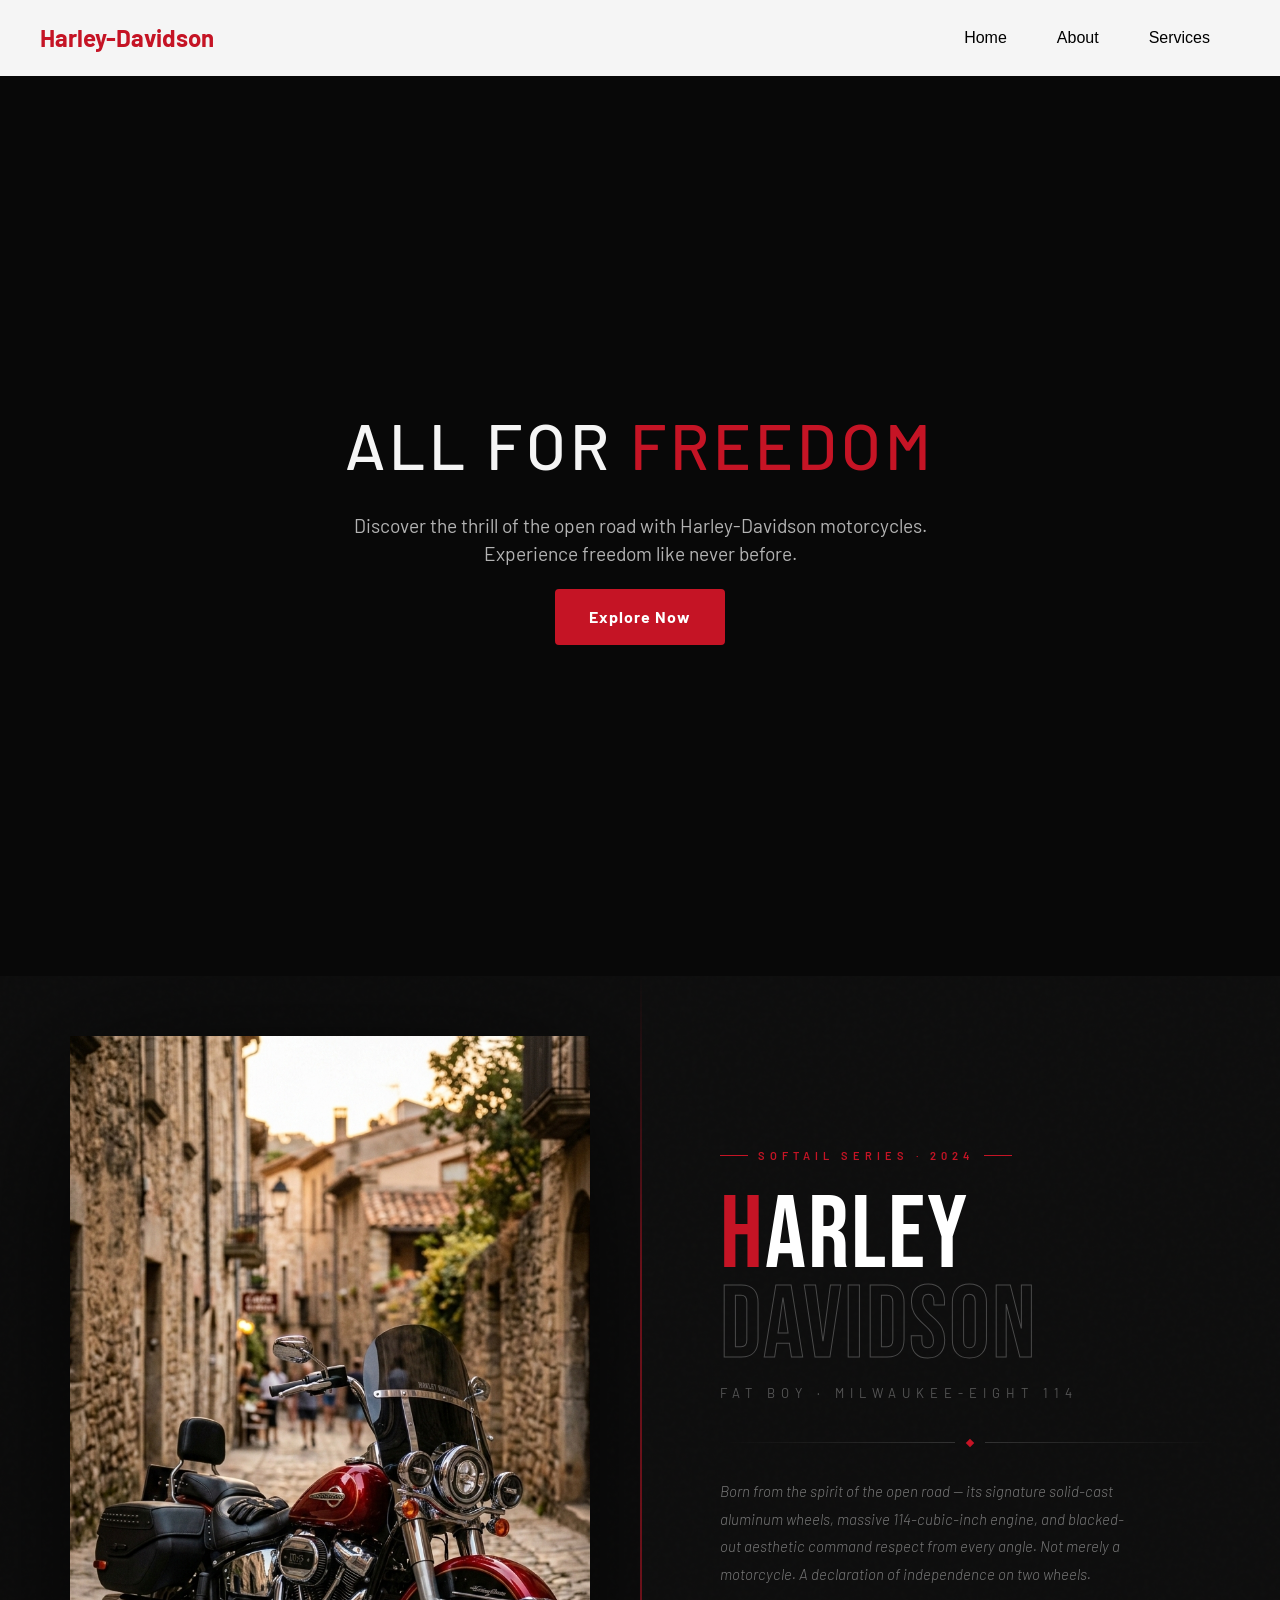
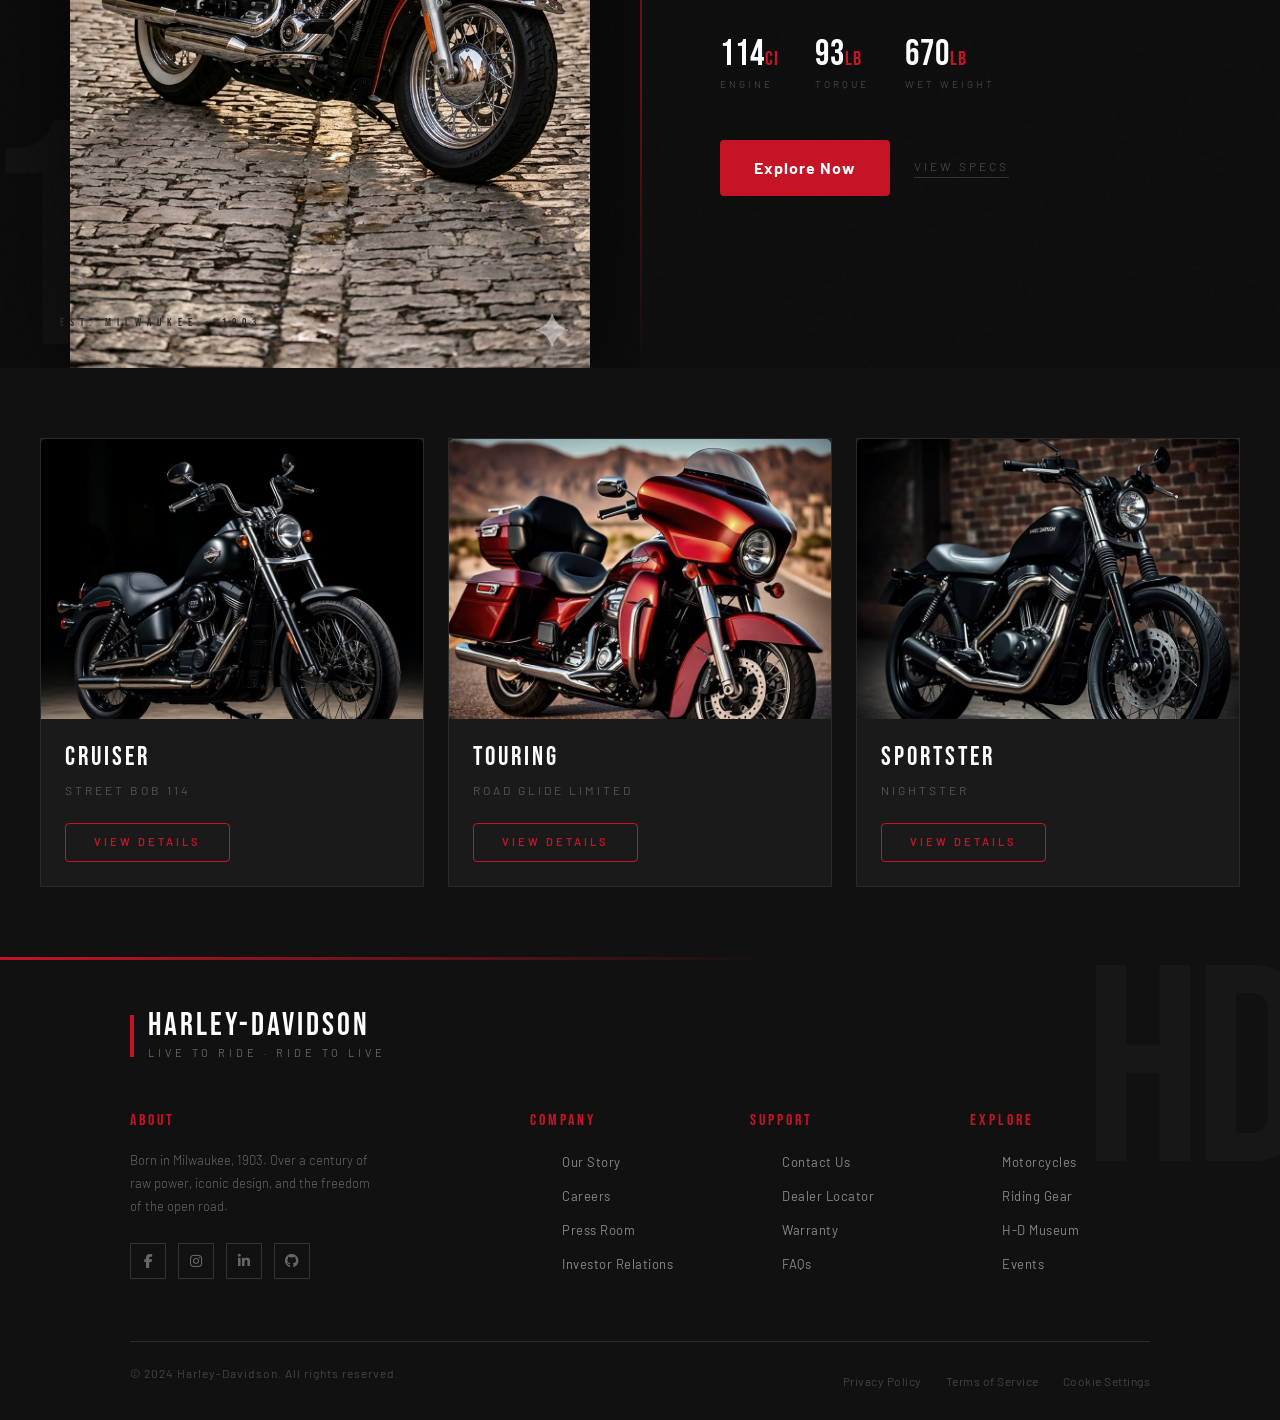
==== index.html @ 50036c35 "your update message" ====
<!DOCTYPE html>
<html lang="en">

<head>
    <meta charset="UTF-8">
    <meta name="viewport" content="width=device-width, initial-scale=1.0">
    <title>Harley Davidson</title>
    <link href="https://cdn.jsdelivr.net/npm/bootstrap@5.3.8/dist/css/bootstrap.min.css" rel="stylesheet"
        integrity="sha384-sRIl4kxILFvY47J16cr9ZwB07vP4J8+LH7qKQnuqkuIAvNWLzeN8tE5YBujZqJLB" crossorigin="anonymous">
    <link rel="stylesheet" href="https://cdnjs.cloudflare.com/ajax/libs/font-awesome/6.5.0/css/all.min.css">
    <link href="https://fonts.googleapis.com/css2?family=Bebas+Neue&family=Barlow:ital,wght@0,300;0,400;0,600;1,300&display=swap" rel="stylesheet">
    <link rel="stylesheet" href="./CSS/Home.css">
</head>

<body>

    <!-- Navbar -->
    <nav class="navbar">
        <div class="logo">Harley-Davidson</div>
        <ul class="nav-links">
            <li><a href="./index.html">Home</a></li>
            <li><a href="./about.html">About</a></li>
            <li><a href="./services.html">Services</a></li>
        </ul>
    </nav>

    <!-- Hero Video Section -->
    <section class="hero">
        <video autoplay muted loop playsinline class="hero-video">
            <source src="./assets/videos/hero-video.mp4" type="video/mp4">
        </video>
        <div class="hero-content">
            <h1>ALL FOR <span>FREEDOM</span></h1>
            <p>Discover the thrill of the open road with Harley-Davidson motorcycles. Experience freedom like never before.</p>
            <a href="#container-card" class="btn">Explore Now</a>
        </div>
    </section>

    <!-- Fat Boy Hero Section -->
    <section class="hero-section">
        <div class="container-main">

            <div class="left">
                <img src="./assets/images/Harley.png" alt="Harley-Davidson Fat Boy" />
            </div>

            <div class="right">

                <div class="series-badge">
                    <span>Softail Series · 2024</span>
                </div>

                <h1 class="main-title">
                    <span class="first-letter">H</span>ARLEY<br>
                    <span class="outline">DAVIDSON</span>
                </h1>

                <div class="subtitle">Fat Boy · Milwaukee-Eight 114</div>

                <div class="divider">
                    <div class="divider-line"></div>
                    <div class="divider-middle"></div>
                    <div class="divider-line"></div>
                </div>

                <p class="description">
                    Born from the spirit of the open road — its signature solid-cast aluminum wheels, massive 114-cubic-inch engine, and blacked-out aesthetic command respect from every angle. Not merely a motorcycle. A declaration of independence on two wheels.
                </p>

                <div class="stats">
                    <div class="stat-item">
                        <div class="stat-value">114<span>ci</span></div>
                        <div class="stat-label">Engine</div>
                    </div>
                    <div class="stat-item">
                        <div class="stat-value">93<span>lb</span></div>
                        <div class="stat-label">Torque</div>
                    </div>
                    <div class="stat-item">
                        <div class="stat-value">670<span>lb</span></div>
                        <div class="stat-label">Wet Weight</div>
                    </div>
                </div>

                <div class="cta-row">
                    <a href="#" class="btn">Explore Now</a>
                    <a href="#" class="btn-ghost">View Specs</a>
                </div>

            </div>

        </div>
        <div class="hero-label">Est. Milwaukee · 1903</div>
    </section>

    <!-- Cards Section -->
    <div class="card-container" id="container-card">
        <div class="row g-4">
            <div class="col-md-4">
                <div class="card">
                    <img src="./assets/images/bike-cruiser.jpg" class="card-img-top" alt="Cruiser">
                    <div class="card-body">
                        <h5 class="card-title">Cruiser</h5>
                        <p class="card-text">Street Bob 114</p>
                        <a href="#" class="btn btn-card">View Details</a>
                    </div>
                </div>
            </div>
            <div class="col-md-4">
                <div class="card">
                    <img src="./assets/images/bike-touring.jpg" class="card-img-top" alt="Touring">
                    <div class="card-body">
                        <h5 class="card-title">Touring</h5>
                        <p class="card-text">Road Glide Limited</p>
                        <a href="#" class="btn btn-card">View Details</a>
                    </div>
                </div>
            </div>
            <div class="col-md-4">
                <div class="card">
                    <img src="./assets/images/bike-sportster.jpg" class="card-img-top" alt="Sportster">
                    <div class="card-body">
                        <h5 class="card-title">Sportster</h5>
                        <p class="card-text">Nightster</p>
                        <a href="#" class="btn btn-card">View Details</a>
                    </div>
                </div>
            </div>
        </div>
    </div>

    <!-- Footer -->
    <footer>
        <div class="footer-accent"></div>
        <div class="footer-inner">

            <div class="footer-brand">
                <div class="bar"></div>
                <div>
                    <div class="footer-brand-name">Harley-Davidson</div>
                    <div class="footer-brand-tagline">Live to Ride · Ride to Live</div>
                </div>
            </div>

            <div class="footer-grid">
                <div class="footer-col">
                    <h4 class="about">About</h4>
                    <p>Born in Milwaukee, 1903. Over a century of raw power, iconic design, and the freedom of the open road.</p>
                    <div class="footer-social">
                        <a href="#" class="social-btn" aria-label="Facebook"><i class="fab fa-facebook-f"></i></a>
                        <a href="#" class="social-btn" aria-label="Instagram"><i class="fab fa-instagram"></i></a>
                        <a href="#" class="social-btn" aria-label="LinkedIn"><i class="fab fa-linkedin-in"></i></a>
                        <a href="#" class="social-btn" aria-label="GitHub"><i class="fab fa-github"></i></a>
                    </div>
                </div>

                <div class="footer-col">
                    <h4>Company</h4>
                    <ul>
                        <li><a href="#">Our Story</a></li>
                        <li><a href="#">Careers</a></li>
                        <li><a href="#">Press Room</a></li>
                        <li><a href="#">Investor Relations</a></li>
                    </ul>
                </div>

                <div class="footer-col">
                    <h4>Support</h4>
                    <ul>
                        <li><a href="#">Contact Us</a></li>
                        <li><a href="#">Dealer Locator</a></li>
                        <li><a href="#">Warranty</a></li>
                        <li><a href="#">FAQs</a></li>
                    </ul>
                </div>

                <div class="footer-col">
                    <h4>Explore</h4>
                    <ul>
                        <li><a href="#">Motorcycles</a></li>
                        <li><a href="#">Riding Gear</a></li>
                        <li><a href="#">H-D Museum</a></li>
                        <li><a href="#">Events</a></li>
                    </ul>
                </div>
            </div>

            <div class="footer-bottom">
                <p>&copy; 2024 Harley-Davidson. All rights reserved.</p>
                <div class="footer-bottom-links">
                    <a href="#">Privacy Policy</a>
                    <a href="#">Terms of Service</a>
                    <a href="#">Cookie Settings</a>
                </div>
            </div>

        </div>
    </footer>

    <script src="https://cdn.jsdelivr.net/npm/bootstrap@5.3.8/dist/js/bootstrap.bundle.min.js"
        integrity="sha384-FKyoEForCGlyvwx9Hj09JcYn3nv7wiPVlz7YYwJrWVcXK/BmnVDxM+D2scQbITxI"
        crossorigin="anonymous"></script>
</body>
</html>
---- CSS/Home.css ----
/* ── RESET ── */
* {
    margin: 0;
    padding: 0;
    box-sizing: border-box;
}

body {
    font-family: 'Barlow', Arial, sans-serif;
    color: #F5F5F5;
    background: #0d0d0d;
}

/* ══════════════════════════════
   NAVBAR
══════════════════════════════ */
.navbar {
    display: flex;
    justify-content: space-between;
    align-items: center;
    padding: 20px 40px;
    background: whitesmoke;
}

.navbar .logo {
    font-size: 1.5rem;
    font-weight: bold;
    color: rgb(197, 20, 37);
}

.nav-links {
    display: flex;
    gap: 50px;
    list-style: none;
    margin: 0;
    padding-right: 30px;
    font-family: 'Segoe UI', Tahoma, Geneva, Verdana, sans-serif;
}

.nav-links a {
    color: black;
    text-decoration: none;
    font-weight: 500;
    transition: 0.3s ease;
}

.nav-links a:hover {
    background-color: rgb(197, 20, 37);
    color: white;
    padding: 10px 15px;
}

/* ══════════════════════════════
   HERO VIDEO SECTION
══════════════════════════════ */

html {
  scroll-behavior: smooth;
}

.card-container {
  scroll-margin-top: 120px; /* adjust to navbar height */
}

.hero {
    position: relative;
    height: 100vh;
    overflow: hidden;
    z-index: 1;
}

.hero-video {
    position: absolute;
    width: 100%;
    height: 100%;
    object-fit: cover;
}

.hero::after {
    content: "";
    position: absolute;
    inset: 0;
    background: rgba(0, 0, 0, 0.4);
}

.hero-content {
    position: relative;
    z-index: 2;
    height: 100%;
    display: flex;
    flex-direction: column;
    justify-content: center;
    align-items: center;
    text-align: center;
    padding: 0 20px;
}

.hero h1 {
    font-size: 4rem;
    letter-spacing: 4px;
    text-transform: uppercase;
}

.hero span {
    color: rgb(197, 20, 37);
}

.hero p {
    margin: 20px 0;
    font-size: 1.2rem;
    color: #B3B3B3;
    max-width: 600px;
}

/* ══════════════════════════════
   SHARED BUTTON STYLES
══════════════════════════════ */
.btn {
    display: inline-block;
    padding: 14px 32px;
    background: rgb(197, 20, 37);
    color: #FFFFFF;
    text-decoration: none;
    font-weight: bold;
    letter-spacing: 1px;
    border-radius: 4px;
    transition: 0.3s ease;
    border: 2px solid rgb(197, 20, 37);
}

.btn:hover {
    background: transparent;
    color: rgb(197, 20, 37);
}

/* ══════════════════════════════
   FAT BOY HERO SECTION
══════════════════════════════ */
.hero-section {
    position: relative;
    min-height: 100vh;
    background: #0d0d0d;
    display: flex;
    align-items: stretch;
    overflow: hidden;
}

/* Grain texture overlay */
.hero-section::before {
    content: '';
    position: absolute;
    inset: 0;
    background-image: url("data:image/svg+xml,%3Csvg viewBox='0 0 200 200' xmlns='http://www.w3.org/2000/svg'%3E%3Cfilter id='noise'%3E%3CfeTurbulence type='fractalNoise' baseFrequency='0.9' numOctaves='4' stitchTiles='stitch'/%3E%3C/filter%3E%3Crect width='100%25' height='100%25' filter='url(%23noise)' opacity='0.04'/%3E%3C/svg%3E");
    pointer-events: none;
    z-index: 1;
    opacity: 0.4;
}

/* Red vertical divider line */
.hero-section::after {
    content: '';
    position: absolute;
    left: 50%;
    top: 0;
    width: 2px;
    height: 100%;
    background: linear-gradient(to bottom, transparent, rgb(197, 20, 37) 30%, rgb(197, 20, 37) 70%, transparent);
    opacity: 0.5;
    z-index: 2;
}

.container-main {
    display: grid;
    grid-template-columns: 1fr 1fr;
    width: 100%;
    position: relative;
    z-index: 3;
}

/* Left panel */
.left {
    position: relative;
    display: flex;
    align-items: flex-end;
    justify-content: center;
    padding: 60px 40px 0 60px;
    overflow: hidden;
}

.left::before {
    content: '114';
    font-family: 'Bebas Neue', sans-serif;
    font-size: 320px;
    color: rgba(255, 255, 255, 0.03);
    position: absolute;
    bottom: -40px;
    left: -20px;
    line-height: 1;
    pointer-events: none;
    letter-spacing: -10px;
}

.left img {
    width: 100%;
    max-width: 520px;
    height: auto;
    display: block;
    object-fit: contain;
    position: relative;
    z-index: 2;
    filter: drop-shadow(0 40px 80px rgba(0, 0, 0, 0.8));
    animation: floatIn 1.2s cubic-bezier(0.16, 1, 0.3, 1) both;
}

.left img:hover {
    filter: drop-shadow(0 60px 120px rgba(197, 20, 37, 0.9));
    transform: translateY(-6px);
}



/* Right panel */
.right {
    display: flex;
    flex-direction: column;
    justify-content: center;
    padding: 80px 60px 80px 80px;
    position: relative;
}

.series-badge {
    display: inline-flex;
    align-items: center;
    gap: 10px;
    margin-bottom: 28px;
    animation: fadeUp 0.8s 0.2s cubic-bezier(0.16, 1, 0.3, 1) both;
}

.series-badge span {
    font-family: 'Barlow', sans-serif;
    font-size: 11px;
    font-weight: 600;
    letter-spacing: 5px;
    text-transform: uppercase;
    color: rgb(197, 20, 37);
}

.series-badge::before,
.series-badge::after {
    content: '';
    display: block;
    width: 28px;
    height: 1px;
    background: rgb(197, 20, 37);
}

.main-title {
    font-family: 'Bebas Neue', sans-serif;
    font-size: clamp(72px, 8vw, 120px);
    line-height: 0.88;
    color: #fff;
    letter-spacing: 2px;
    margin-bottom: 12px;
    animation: fadeUp 0.8s 0.35s cubic-bezier(0.16, 1, 0.3, 1) both;
}

.main-title .first-letter {
    color: rgb(197, 20, 37);
}

.main-title .outline {
    -webkit-text-stroke: 1px rgba(255, 255, 255, 0.25);
    color: transparent;
    display: block;
}

.subtitle {
    font-family: 'Barlow', sans-serif;
    font-size: 13px;
    letter-spacing: 6px;
    text-transform: uppercase;
    color: #555;
    margin-bottom: 36px;
    animation: fadeUp 0.8s 0.45s cubic-bezier(0.16, 1, 0.3, 1) both;
}

.divider {
    display: flex;
    align-items: center;
    gap: 12px;
    margin-bottom: 32px;
    animation: fadeUp 0.8s 0.5s cubic-bezier(0.16, 1, 0.3, 1) both;
}

.divider-line {
    flex: 1;
    height: 1px;
    background: linear-gradient(to right, transparent, #333);
}

.divider-line:last-child {
    background: linear-gradient(to left, transparent, #333);
}

.divider-middle {
    width: 6px;
    height: 6px;
    background: rgb(197, 20, 37);
    transform: rotate(45deg);
}

.description {
    font-family: 'Barlow', sans-serif;
    font-size: 15px;
    font-weight: 300;
    line-height: 1.85;
    color: #777;
    max-width: 420px;
    margin-bottom: 48px;
    font-style: italic;
    animation: fadeUp 0.8s 0.6s cubic-bezier(0.16, 1, 0.3, 1) both;
}

.stats {
    display: flex;
    gap: 36px;
    margin-bottom: 48px;
    animation: fadeUp 0.8s 0.7s cubic-bezier(0.16, 1, 0.3, 1) both;
}

.stat-item {
    display: flex;
    flex-direction: column;
    gap: 4px;
}

.stat-value {
    font-family: 'Bebas Neue', sans-serif;
    font-size: 36px;
    color: #fff;
    line-height: 1;
    letter-spacing: 1px;
}

.stat-value span {
    font-size: 20px;
    color: rgb(197, 20, 37);
}

.stat-label {
    font-family: 'Barlow', sans-serif;
    font-size: 10px;
    letter-spacing: 3px;
    text-transform: uppercase;
    color: #444;
}

.cta-row {
    display: flex;
    align-items: center;
    gap: 24px;
    animation: fadeUp 0.8s 0.8s cubic-bezier(0.16, 1, 0.3, 1) both;
}

.btn-ghost {
    font-family: 'Barlow', sans-serif;
    font-size: 12px;
    letter-spacing: 3px;
    text-transform: uppercase;
    color: #444;
    text-decoration: none;
    border-bottom: 1px solid #333;
    padding-bottom: 2px;
    transition: color 0.3s, border-color 0.3s;
}

.btn-ghost:hover {
    color: #fff;
    border-color: #fff;
}

.hero-label {
    position: absolute;
    bottom: 36px;
    left: 60px;
    font-family: 'Bebas Neue', sans-serif;
    font-size: 11px;
    letter-spacing: 6px;
    color: #2a2a2a;
    text-transform: uppercase;
    z-index: 4;
}

@keyframes fadeUp {
    from { opacity: 0; transform: translateY(24px); }
    to   { opacity: 1; transform: translateY(0); }
}

/* ══════════════════════════════
   CARDS SECTION
══════════════════════════════ */
.card-container {
    background: #111;
    padding: 70px 40px;
}

.card-container .card {
    background: #1a1a1a;
    border: 1px solid #2a2a2a;
    border-radius: 0;
    overflow: hidden;
    transition: transform 0.3s ease, border-color 0.3s ease;
}

.card-container .card:hover {
    transform: translateY(-6px);
    border-color: rgb(197, 20, 37);
}

.card-container .card-img-top {
    height: 280px;
    object-fit: cover;
    filter: grayscale(20%);
    transition: filter 0.3s ease;
}

.card-container .card:hover .card-img-top {
    filter: grayscale(0%);
}

.card-container .card-body {
    padding: 24px;
    display: flex;
    flex-direction: column;
    gap: 8px;
}

.card-container .card-title {
    font-family: 'Bebas Neue', sans-serif;
    font-size: 1.6rem;
    letter-spacing: 3px;
    color: #fff;
    margin: 0;
}

.card-container .card-text {
    font-family: 'Barlow', sans-serif;
    font-size: 12px;
    letter-spacing: 3px;
    text-transform: uppercase;
    color: #555;
    margin: 0;
}

.btn-card {
    display: inline-block;
    margin-top: 16px;
    padding: 10px 28px;
    background: transparent;
    color: rgb(197, 20, 37);
    text-decoration: none;
    font-family: 'Barlow', sans-serif;
    font-size: 11px;
    font-weight: 600;
    letter-spacing: 3px;
    text-transform: uppercase;
    border: 1px solid rgb(197, 20, 37);
    transition: all 0.3s ease;
    align-self: flex-start;
}

.btn-card:hover {
    background: rgb(197, 20, 37);
    color: #fff;
}

/* ══════════════════════════════
   FOOTER
══════════════════════════════ */
footer {
    background: #111;
    color: #ccc;
    font-family: 'Barlow', sans-serif;
    padding: 0;
    position: relative;
    overflow: hidden;
}

.footer-accent {
    height: 3px;
    background: linear-gradient(90deg, rgb(197, 20, 37) 0%, transparent 60%);
}

footer::before {
    content: 'HD';
    font-family: 'Bebas Neue', sans-serif;
    font-size: 280px;
    color: rgba(255, 255, 255, 0.025);
    position: absolute;
    top: -20px;
    right: -20px;
    line-height: 1;
    pointer-events: none;
    letter-spacing: -8px;
}

.footer-inner {
    max-width: 1100px;
    margin: 0 auto;
    padding: 50px 40px 0;
}

.footer-brand {
    display: flex;
    align-items: center;
    gap: 14px;
    margin-bottom: 50px;
}

.footer-brand .bar {
    width: 4px;
    height: 42px;
    background: rgb(197, 20, 37);
}

.footer-brand-name {
    font-family: 'Bebas Neue', sans-serif;
    font-size: 32px;
    letter-spacing: 3px;
    color: #fff;
    line-height: 1;
}

.footer-brand-tagline {
    font-size: 11px;
    letter-spacing: 4px;
    text-transform: uppercase;
    color: #666;
    margin-top: 3px;
}

.footer-grid {
    display: grid;
    grid-template-columns: 2fr 1fr 1fr 1fr;
    gap: 40px;
    padding-bottom: 50px;
    border-bottom: 1px solid #2a2a2a;
}

.footer-col h4 {
    font-family: 'Bebas Neue', sans-serif;
    font-size: 16px;
    letter-spacing: 3px;
    color: rgb(197, 20, 37);
    margin-bottom: 18px;
}

.footer-col p {
    font-size: 13px;
    line-height: 1.8;
    color: #666;
    font-weight: 300;
    max-width: 240px;
}

.footer-col ul {
    list-style: none;
    display: flex;
    flex-direction: column;
    gap: 10px;
}

.footer-col ul li a {
    color: #888;
    text-decoration: none;
    font-size: 13px;
    font-weight: 400;
    letter-spacing: 0.5px;
    transition: color 0.25s ease, padding-left 0.25s ease;
    display: inline-block;
}

.footer-col ul li a:hover {
    color: #fff;
    padding-left: 6px;
}

.footer-social {
    display: flex;
    gap: 12px;
    margin-top: 24px;
}

.social-btn {
    width: 36px;
    height: 36px;
    border: 1px solid #333;
    display: flex;
    align-items: center;
    justify-content: center;
    color: #666;
    text-decoration: none;
    font-size: 14px;
    transition: border-color 0.25s, color 0.25s, background 0.25s;
}

.social-btn:hover {
    border-color: rgb(197, 20, 37);
    color: #fff;
    background: rgba(197, 20, 37, 0.1);
}

.footer-bottom {
    display: flex;
    align-items: center;
    justify-content: space-between;
    padding: 22px 0;
}

.footer-bottom p {
    font-size: 12px;
    color: #444;
    letter-spacing: 1px;
}

.footer-bottom-links {
    display: flex;
    gap: 24px;
}

.footer-bottom-links a {
    font-size: 12px;
    color: #444;
    text-decoration: none;
    letter-spacing: 0.5px;
    transition: color 0.25s;
}

.footer-bottom-links a:hover {
    color: rgb(197, 20, 37);
}

/* ══════════════════════════════
   RESPONSIVE
══════════════════════════════ */
@media (max-width: 768px) {
    .container-main {
        grid-template-columns: 1fr;
    }

    .hero-section::after {
        display: none;
    }

    .left {
        padding: 60px 30px 0;
    }

    .right {
        padding: 40px 30px 60px;
    }

    .main-title {
        font-size: 80px;
    }

    .stats {
        gap: 24px;
    }

    .footer-grid {
        grid-template-columns: 1fr 1fr;
    }

    .navbar {
        flex-direction: column;
        gap: 16px;
    }

    .nav-links {
        gap: 20px;
        flex-wrap: wrap;
        justify-content: center;
        padding-right: 0;
    }
}

@media (max-width: 480px) {
    .footer-grid {
        grid-template-columns: 1fr;
    }

    .footer-bottom {
        flex-direction: column;
        gap: 16px;
        text-align: center;
    }
}
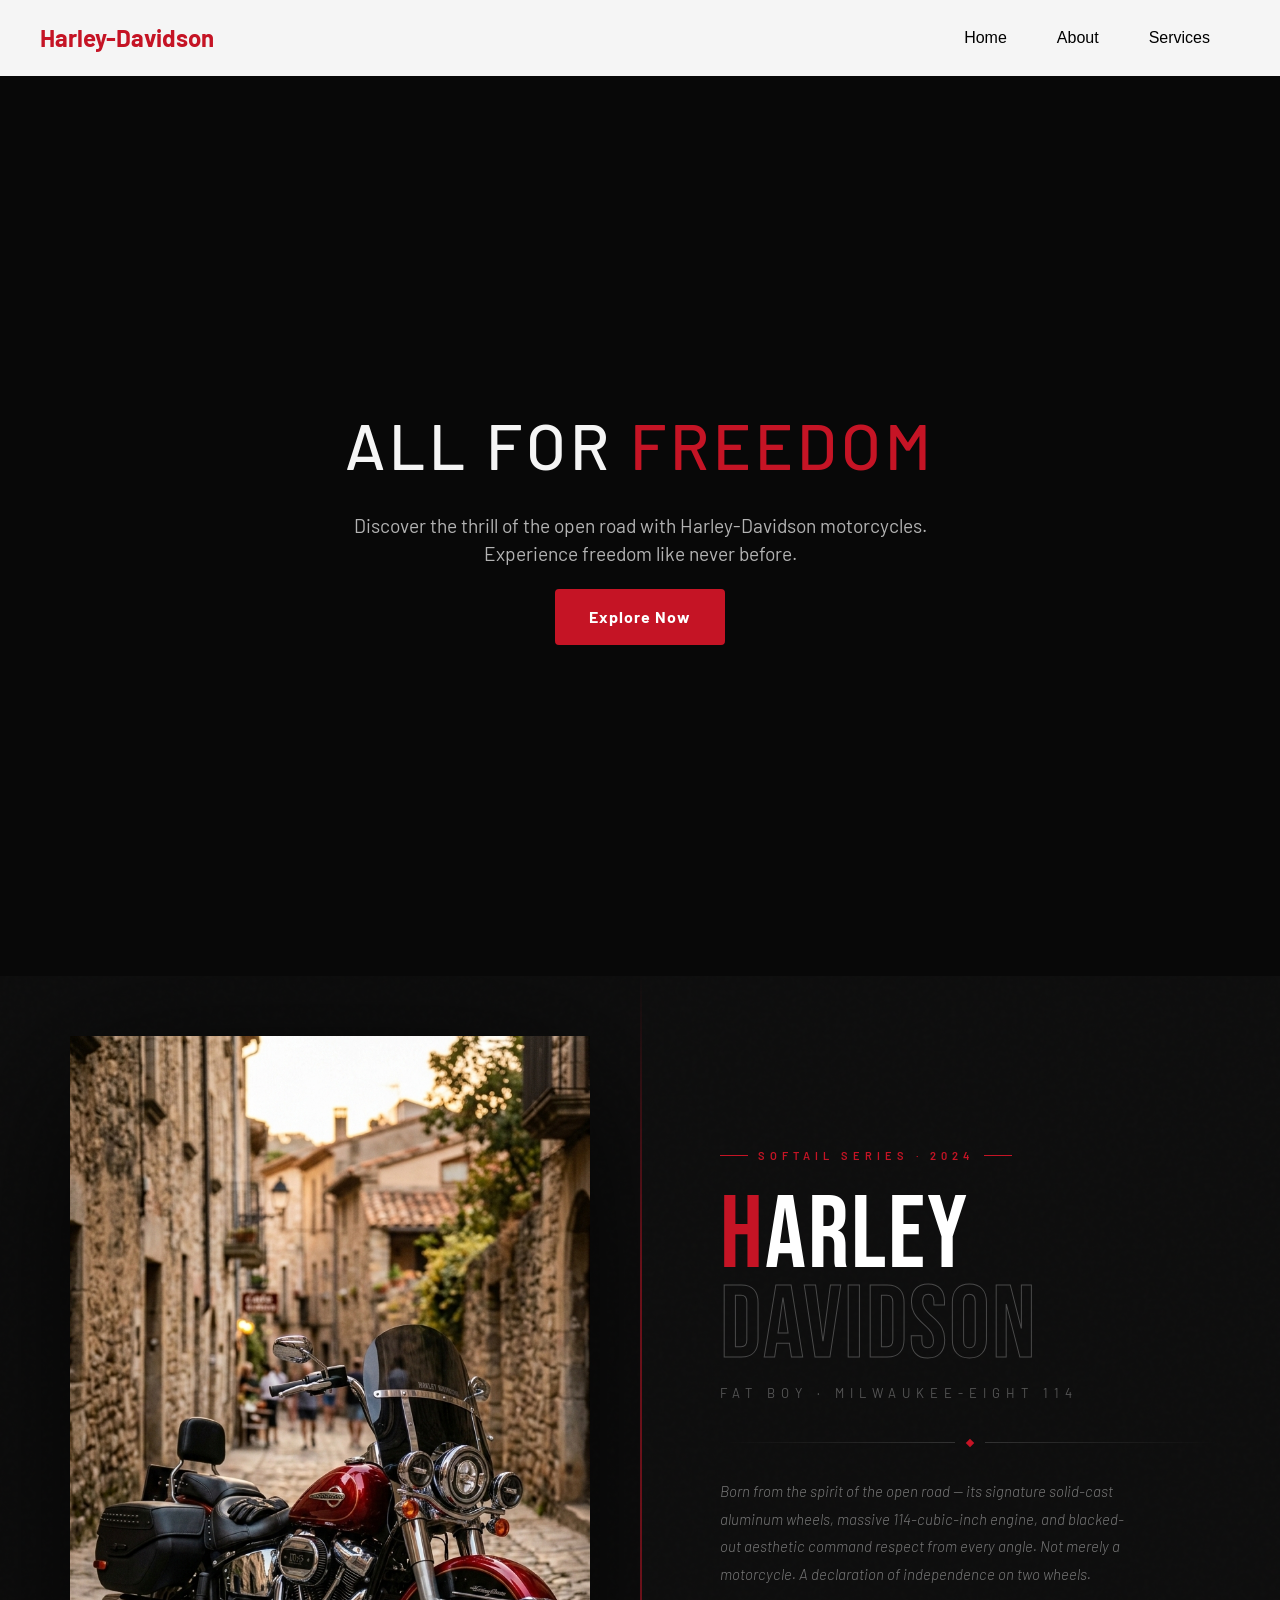
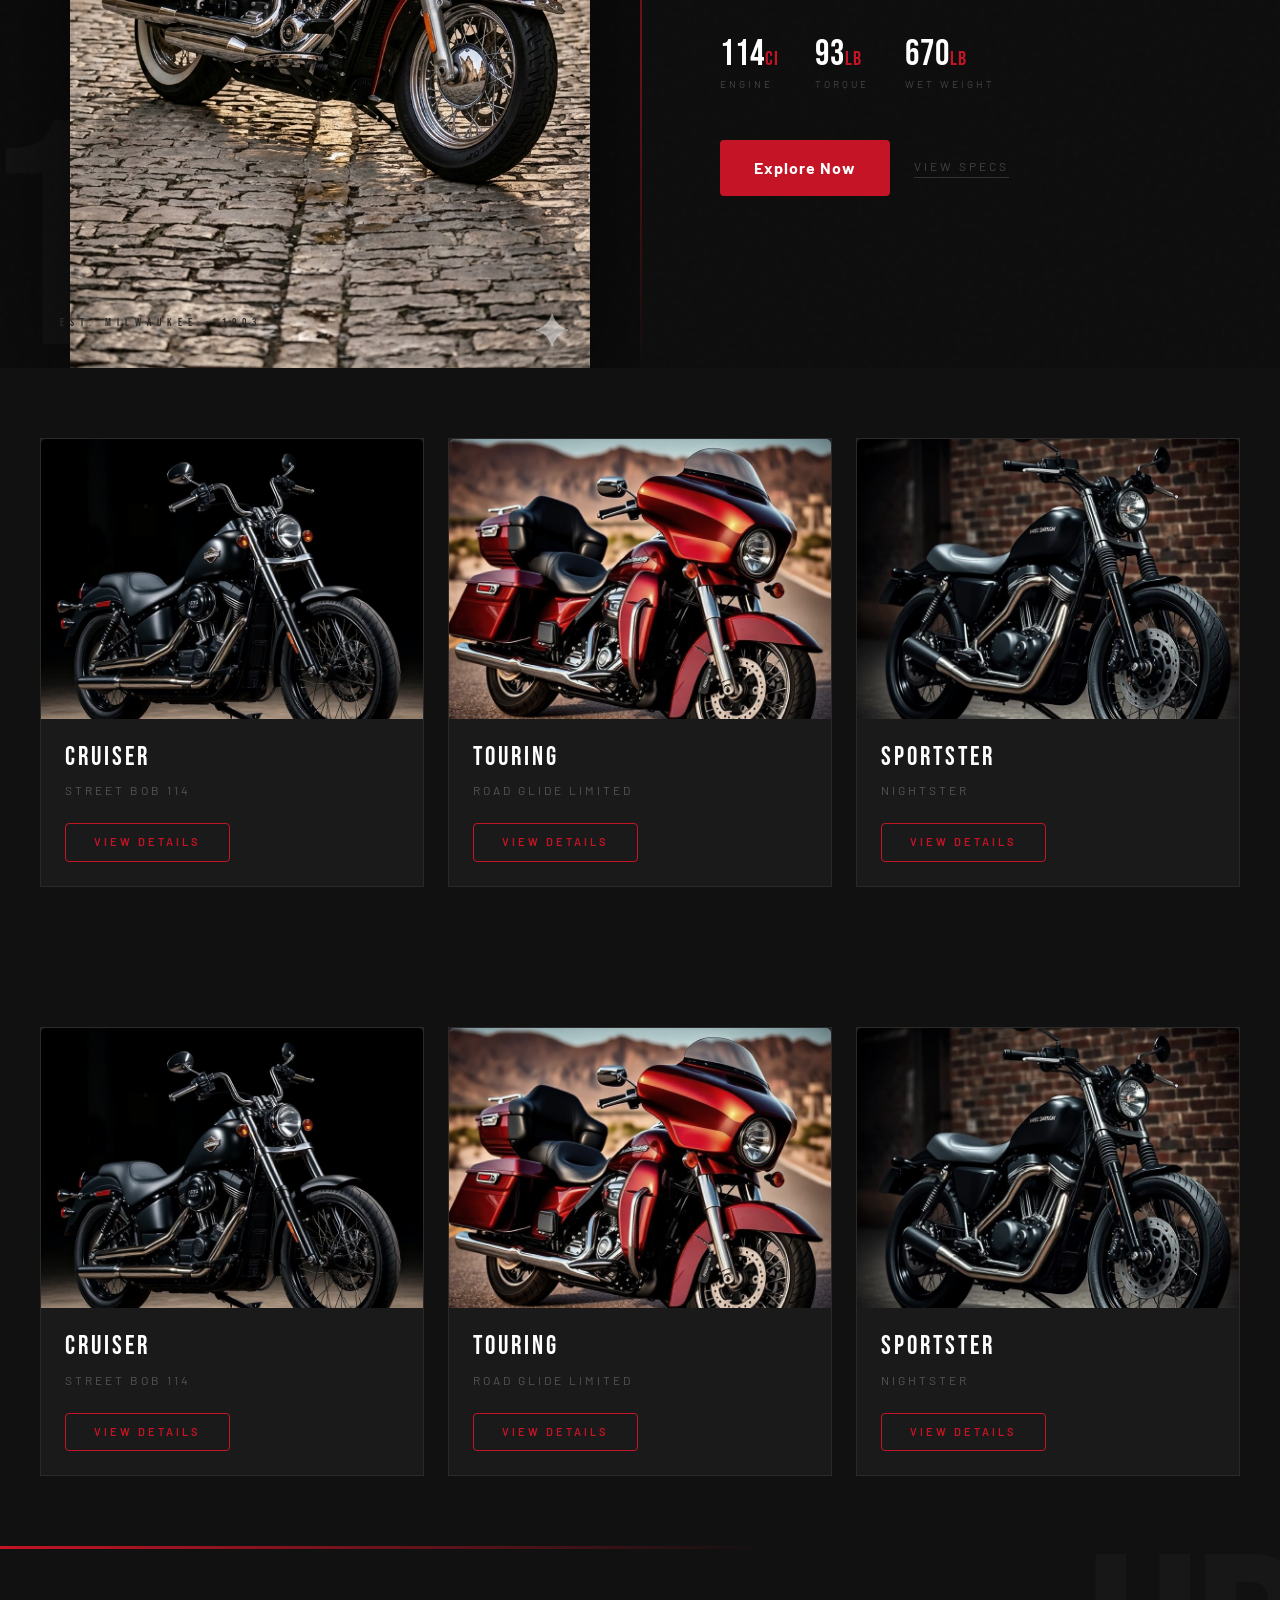
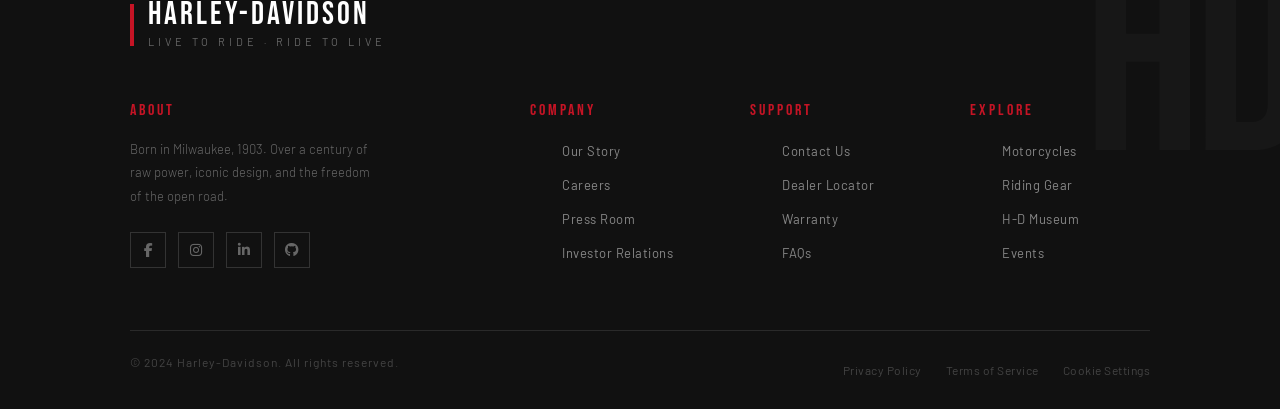
==== commit 21fa85bf: "your update message" ====
--- a/index.html
+++ b/index.html
@@ -129,6 +129,43 @@
         </div>
     </div>
 
+
+    <div class="card-container" id="container-card">
+        <div class="row g-4">
+            <div class="col-md-4">
+                <div class="card">
+                    <img src="./assets/images/bike-cruiser.jpg" class="card-img-top" alt="Cruiser">
+                    <div class="card-body">
+                        <h5 class="card-title">Cruiser</h5>
+                        <p class="card-text">Street Bob 114</p>
+                        <a href="#" class="btn btn-card">View Details</a>
+                    </div>
+                </div>
+            </div>
+            <div class="col-md-4">
+                <div class="card">
+                    <img src="./assets/images/bike-touring.jpg" class="card-img-top" alt="Touring">
+                    <div class="card-body">
+                        <h5 class="card-title">Touring</h5>
+                        <p class="card-text">Road Glide Limited</p>
+                        <a href="#" class="btn btn-card">View Details</a>
+                    </div>
+                </div>
+            </div>
+            <div class="col-md-4">
+                <div class="card">
+                    <img src="./assets/images/bike-sportster.jpg" class="card-img-top" alt="Sportster">
+                    <div class="card-body">
+                        <h5 class="card-title">Sportster</h5>
+                        <p class="card-text">Nightster</p>
+                        <a href="#" class="btn btn-card">View Details</a>
+                    </div>
+                </div>
+            </div>
+        </div>
+    </div>
+
+
     <!-- Footer -->
     <footer>
         <div class="footer-accent"></div>
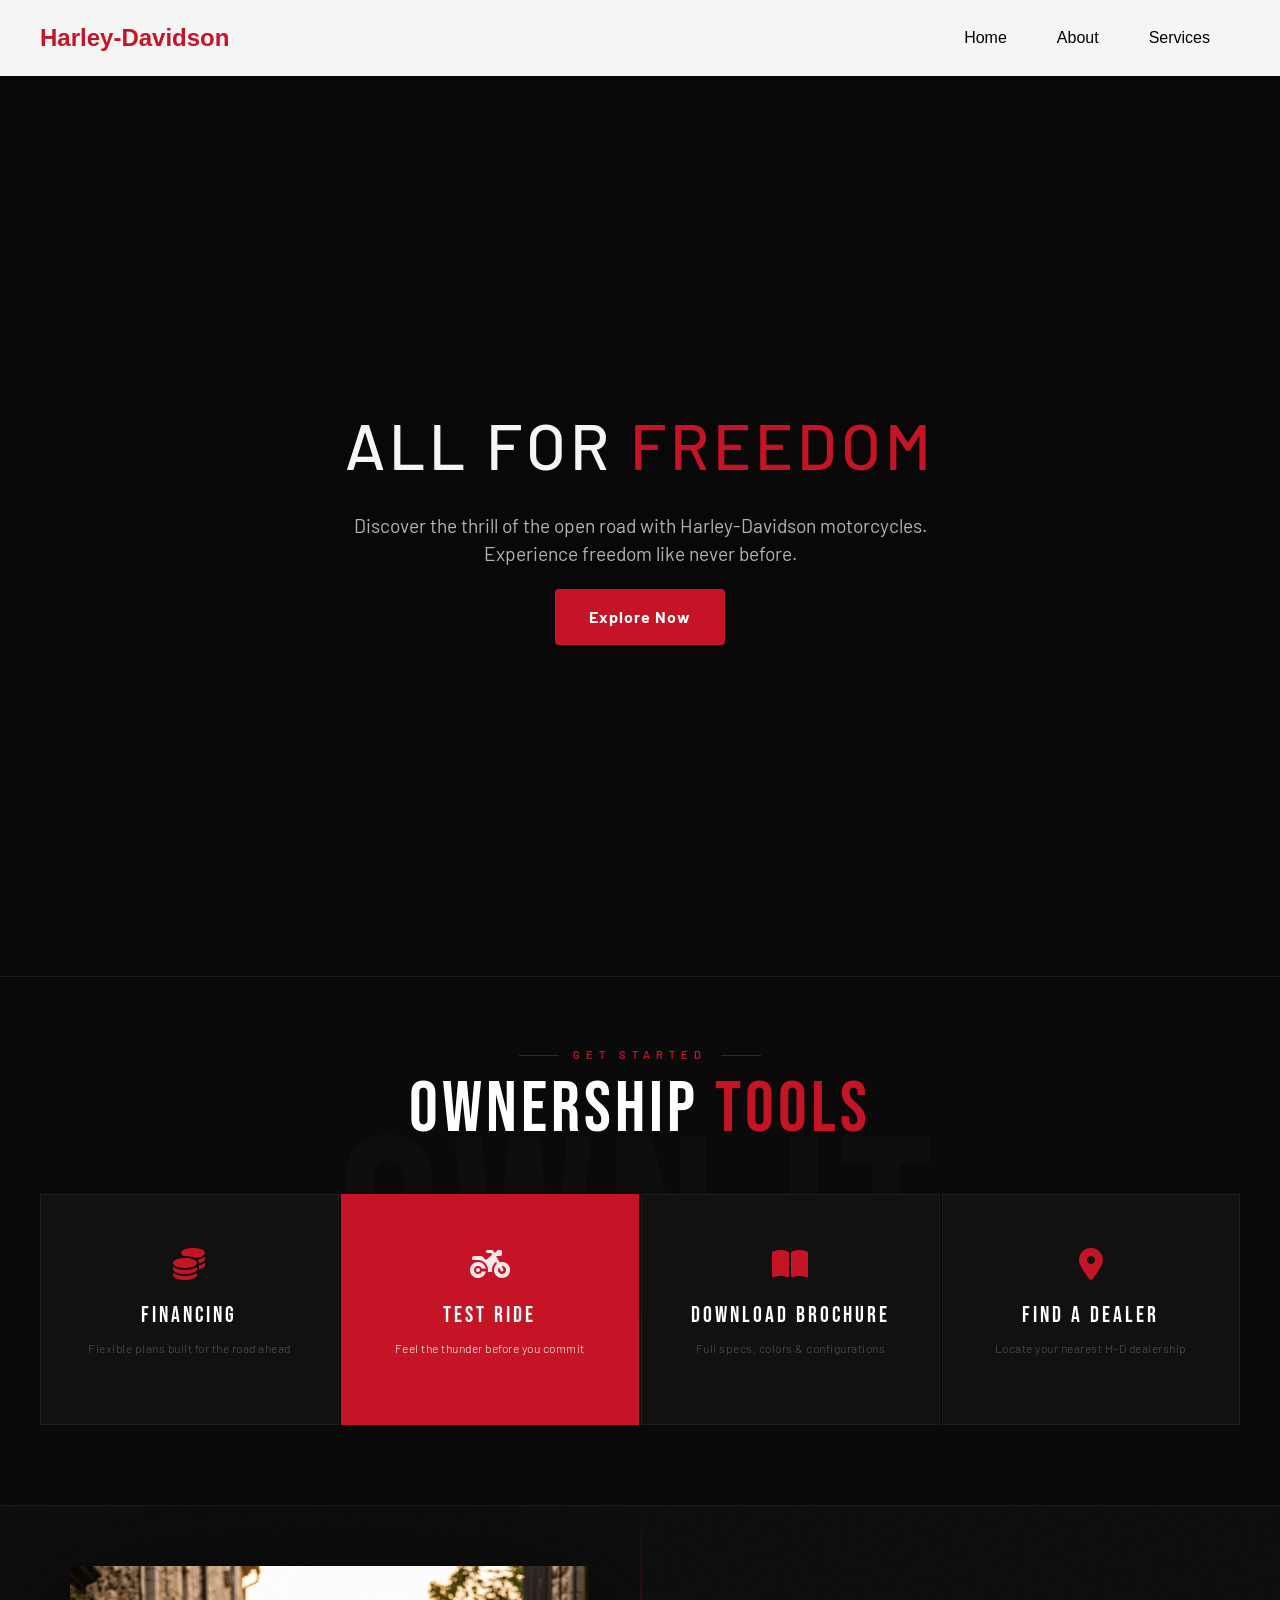
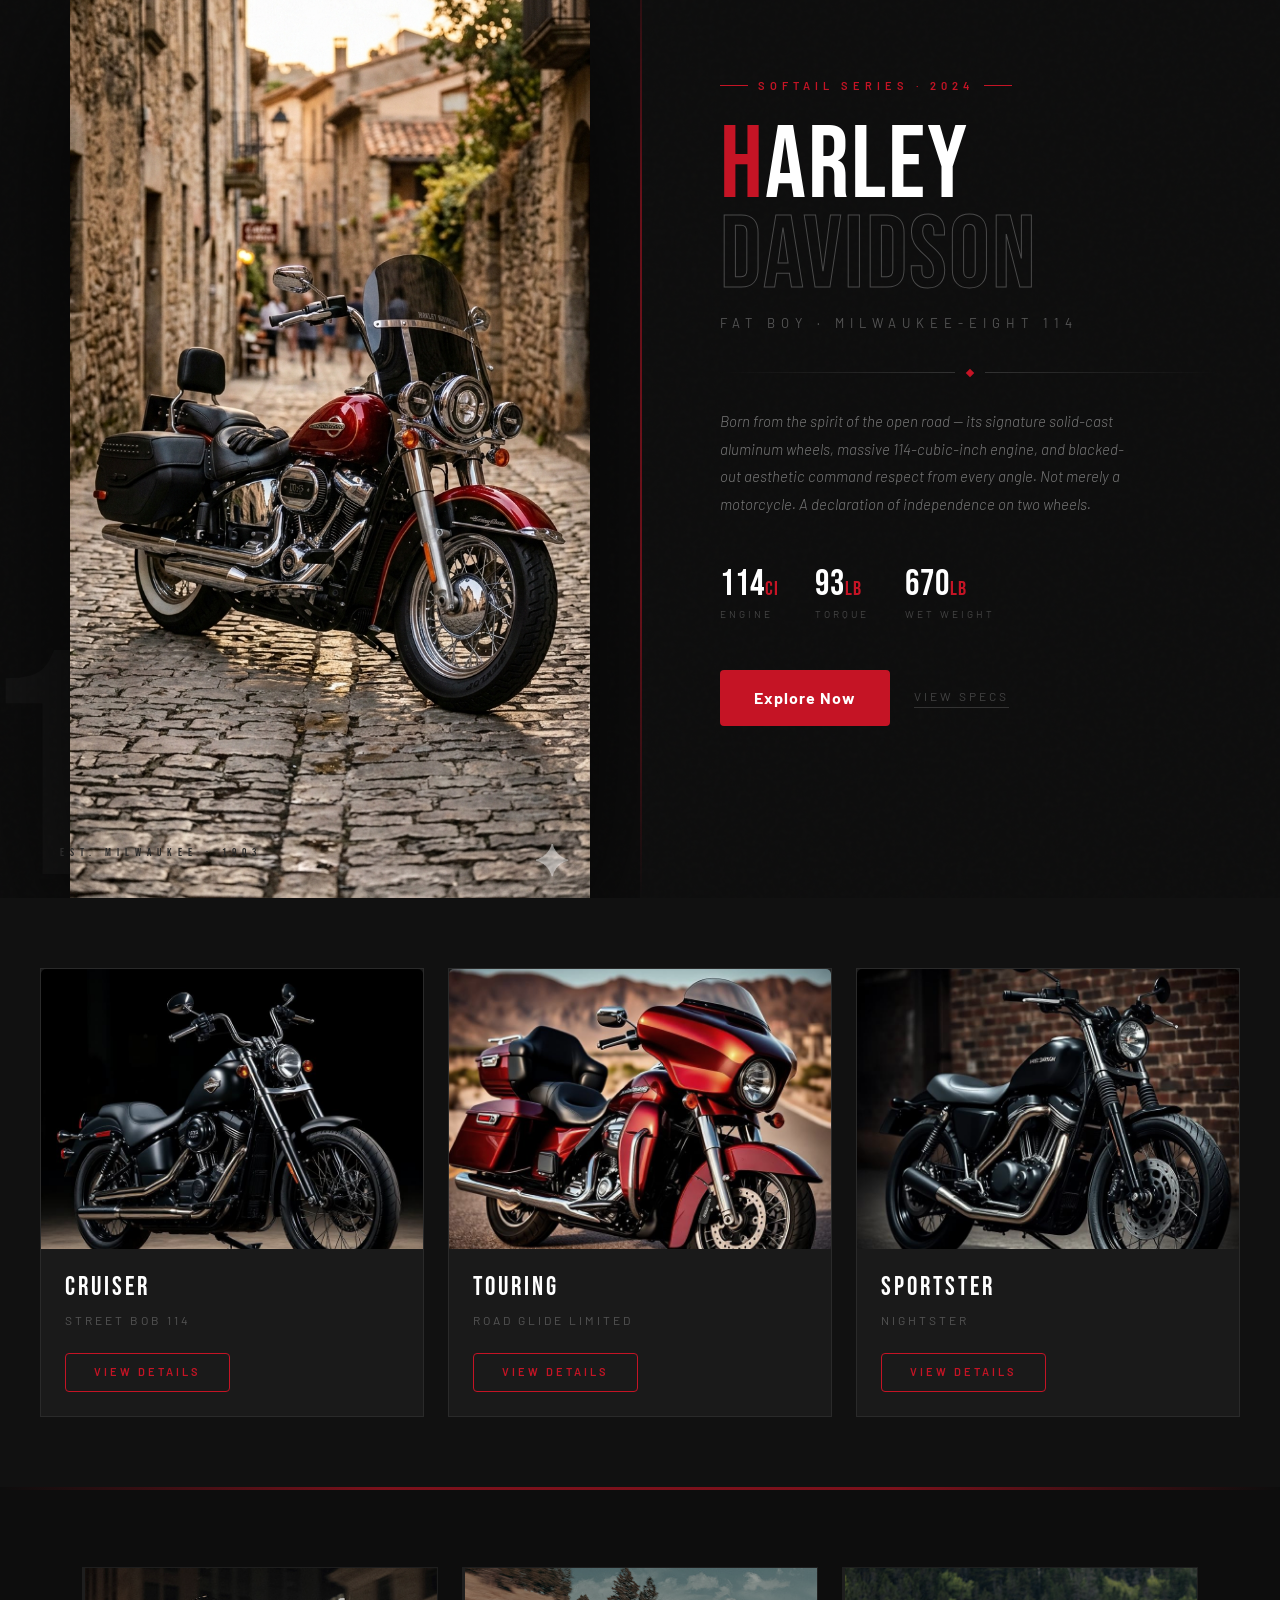
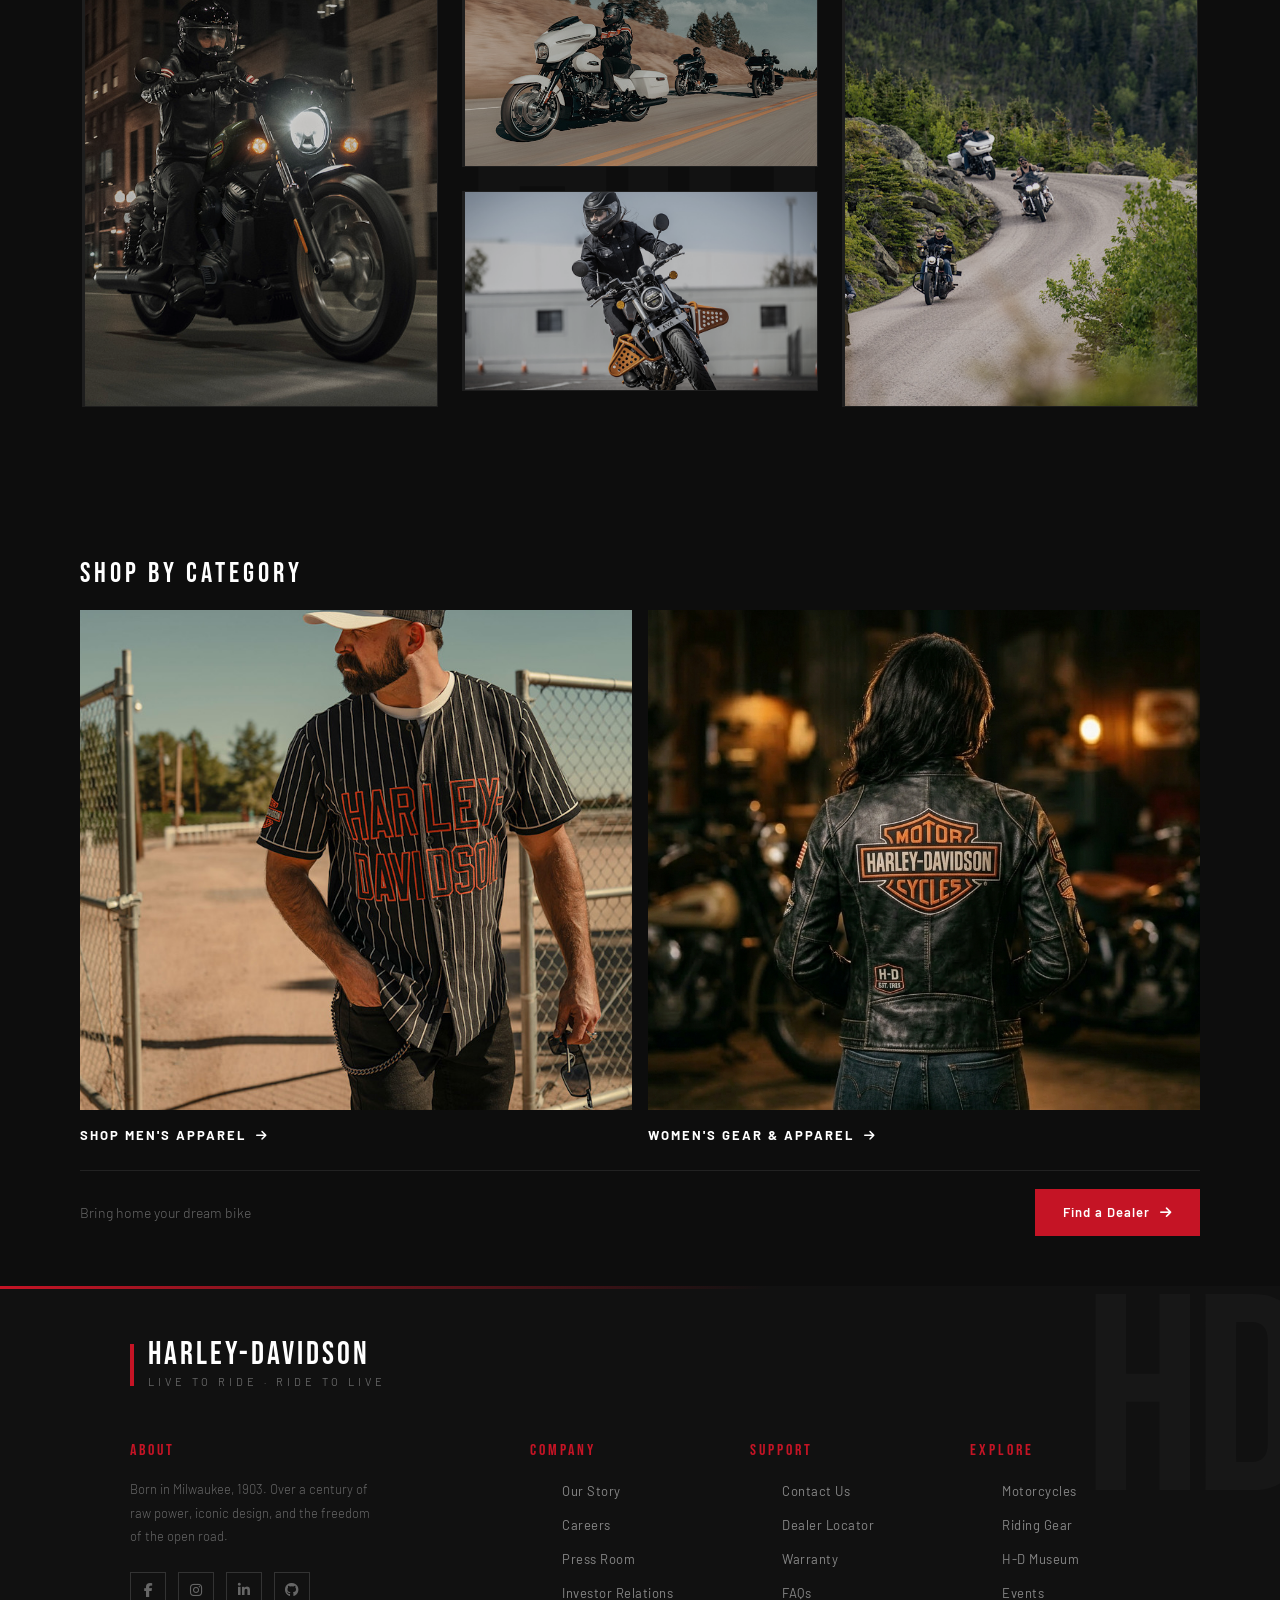
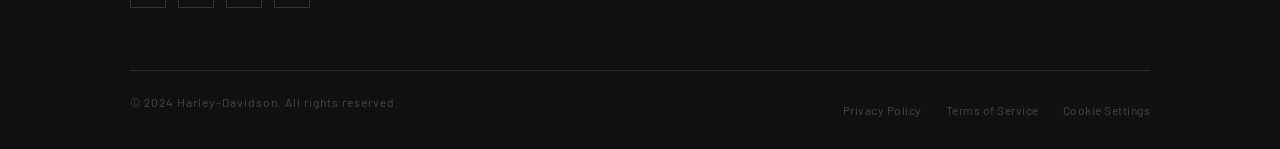
==== commit 09eb1c91: "update" ====
--- a/index.html
+++ b/index.html
@@ -8,20 +8,44 @@
     <link href="https://cdn.jsdelivr.net/npm/bootstrap@5.3.8/dist/css/bootstrap.min.css" rel="stylesheet"
         integrity="sha384-sRIl4kxILFvY47J16cr9ZwB07vP4J8+LH7qKQnuqkuIAvNWLzeN8tE5YBujZqJLB" crossorigin="anonymous">
     <link rel="stylesheet" href="https://cdnjs.cloudflare.com/ajax/libs/font-awesome/6.5.0/css/all.min.css">
-    <link href="https://fonts.googleapis.com/css2?family=Bebas+Neue&family=Barlow:ital,wght@0,300;0,400;0,600;1,300&display=swap" rel="stylesheet">
+    <link
+        href="https://fonts.googleapis.com/css2?family=Bebas+Neue&family=Barlow:ital,wght@0,300;0,400;0,600;1,300&display=swap"
+        rel="stylesheet">
     <link rel="stylesheet" href="./CSS/Home.css">
 </head>
 
 <body>
 
-    <!-- Navbar -->
-    <nav class="navbar">
-        <div class="logo">Harley-Davidson</div>
-        <ul class="nav-links">
-            <li><a href="./index.html">Home</a></li>
-            <li><a href="./about.html">About</a></li>
-            <li><a href="./services.html">Services</a></li>
-        </ul>
+    <!-- Bootstrap Navbar: logo left, links right -->
+    <nav class="navbar navbar-expand-lg navbar-bs">
+        <div class="container-fluid">
+
+            <!-- Logo — left side -->
+            <a class="navbar-brand bs-logo" href="./index.html">Harley-Davidson</a>
+
+            <!-- Hamburger toggler (mobile) -->
+            <button class="navbar-toggler bs-toggler" type="button" data-bs-toggle="collapse"
+                data-bs-target="#navbarMain" aria-controls="navbarMain" aria-expanded="false"
+                aria-label="Toggle navigation">
+                <span class="navbar-toggler-icon"></span>
+            </button>
+
+            <!-- Links — pushed to right with ms-auto -->
+            <div class="collapse navbar-collapse" id="navbarMain">
+                <ul class="navbar-nav ms-auto mb-2 mb-lg-0 bs-nav">
+                    <li class="nav-item">
+                        <a class="nav-link bs-link" href="./index.html">Home</a>
+                    </li>
+                    <li class="nav-item">
+                        <a class="nav-link bs-link" href="./about.html">About</a>
+                    </li>
+                    <li class="nav-item">
+                        <a class="nav-link bs-link" href="./services.html">Services</a>
+                    </li>
+                </ul>
+            </div>
+
+        </div>
     </nav>
 
     <!-- Hero Video Section -->
@@ -31,8 +55,51 @@
         </video>
         <div class="hero-content">
             <h1>ALL FOR <span>FREEDOM</span></h1>
-            <p>Discover the thrill of the open road with Harley-Davidson motorcycles. Experience freedom like never before.</p>
+            <p>Discover the thrill of the open road with Harley-Davidson motorcycles. Experience freedom like never
+                before.</p>
             <a href="#container-card" class="btn">Explore Now</a>
+        </div>
+    </section>
+
+    <!-- Shopping Tools Section -->
+    <section class="shopping-tools">
+        <div class="shopping-tools-header">
+            <div class="st-label">GET STARTED</div>
+            <h2 class="st-title">OWNERSHIP <span>TOOLS</span></h2>
+        </div>
+        <div class="st-grid">
+            <a href="#" class="st-card">
+                <div class="st-icon">
+                    <i class="fas fa-coins"></i>
+                </div>
+                <div class="st-card-title">Financing</div>
+                <p class="st-card-sub">Flexible plans built for the road ahead</p>
+                <span class="st-arrow"><i class="fas fa-arrow-right"></i></span>
+            </a>
+            <a href="#" class="st-card st-card--featured">
+                <div class="st-icon">
+                    <i class="fas fa-motorcycle"></i>
+                </div>
+                <div class="st-card-title">Test Ride</div>
+                <p class="st-card-sub">Feel the thunder before you commit</p>
+                <span class="st-arrow"><i class="fas fa-arrow-right"></i></span>
+            </a>
+            <a href="#" class="st-card">
+                <div class="st-icon">
+                    <i class="fas fa-book-open"></i>
+                </div>
+                <div class="st-card-title">Download Brochure</div>
+                <p class="st-card-sub">Full specs, colors &amp; configurations</p>
+                <span class="st-arrow"><i class="fas fa-arrow-right"></i></span>
+            </a>
+            <a href="#" class="st-card">
+                <div class="st-icon">
+                    <i class="fas fa-map-marker-alt"></i>
+                </div>
+                <div class="st-card-title">Find a Dealer</div>
+                <p class="st-card-sub">Locate your nearest H-D dealership</p>
+                <span class="st-arrow"><i class="fas fa-arrow-right"></i></span>
+            </a>
         </div>
     </section>
 
@@ -64,7 +131,9 @@
                 </div>
 
                 <p class="description">
-                    Born from the spirit of the open road — its signature solid-cast aluminum wheels, massive 114-cubic-inch engine, and blacked-out aesthetic command respect from every angle. Not merely a motorcycle. A declaration of independence on two wheels.
+                    Born from the spirit of the open road — its signature solid-cast aluminum wheels, massive
+                    114-cubic-inch engine, and blacked-out aesthetic command respect from every angle. Not merely a
+                    motorcycle. A declaration of independence on two wheels.
                 </p>
 
                 <div class="stats">
@@ -93,7 +162,7 @@
         <div class="hero-label">Est. Milwaukee · 1903</div>
     </section>
 
-    <!-- Cards Section -->
+    <!-- Bikes Cards Section -->
     <div class="card-container" id="container-card">
         <div class="row g-4">
             <div class="col-md-4">
@@ -129,42 +198,65 @@
         </div>
     </div>
 
-
-    <div class="card-container" id="container-card">
-        <div class="row g-4">
-            <div class="col-md-4">
-                <div class="card">
-                    <img src="./assets/images/bike-cruiser.jpg" class="card-img-top" alt="Cruiser">
-                    <div class="card-body">
-                        <h5 class="card-title">Cruiser</h5>
-                        <p class="card-text">Street Bob 114</p>
-                        <a href="#" class="btn btn-card">View Details</a>
-                    </div>
-                </div>
-            </div>
-            <div class="col-md-4">
-                <div class="card">
-                    <img src="./assets/images/bike-touring.jpg" class="card-img-top" alt="Touring">
-                    <div class="card-body">
-                        <h5 class="card-title">Touring</h5>
-                        <p class="card-text">Road Glide Limited</p>
-                        <a href="#" class="btn btn-card">View Details</a>
-                    </div>
-                </div>
-            </div>
-            <div class="col-md-4">
-                <div class="card">
-                    <img src="./assets/images/bike-sportster.jpg" class="card-img-top" alt="Sportster">
-                    <div class="card-body">
-                        <h5 class="card-title">Sportster</h5>
-                        <p class="card-text">Nightster</p>
-                        <a href="#" class="btn btn-card">View Details</a>
-                    </div>
-                </div>
-            </div>
-        </div>
-    </div>
-
+    <!-- ══ EXPERIENCE SECTION ══ -->
+    <section class="experience-section">
+        <div class="container experience-container">
+            <div class="row g-4">
+
+                <!-- Left Big Card -->
+                <div class="col-lg-4">
+                    <div class="hd-card hd-big-card">
+                        <img src="./assets/images/2026-nightster-special.jpg" alt="Rides & Events">
+                    </div>
+                </div>
+
+                <!-- Middle Cards -->
+                <div class="col-lg-4 d-flex flex-column gap-4">
+                    <div class="hd-card hd-small-card">
+                        <img src="./assets/images/touring-hc2.jpg" alt="Rentals">
+                    </div>
+                    <div class="hd-card hd-small-card">
+                        <img src="./assets/images/2025-grtr.jpg" alt="Tours">
+                    </div>
+                </div>
+
+                <!-- Right Big Card -->
+                <div class="col-lg-4">
+                    <div class="hd-card hd-big-card">
+                        <img src="./assets/images/2025-grtr-clp.jpg" alt="H-D Museum">
+                    </div>
+                </div>
+
+            </div>
+        </div>
+    </section>
+
+    <!-- Shop by Category Section -->
+    <section class="shop-category">
+        <div class="shop-category-inner">
+            <h2 class="shop-category-title">SHOP BY CATEGORY</h2>
+            <div class="shop-grid">
+                <div class="shop-item">
+                    <img src="./assets/images/man-shop.jpg" alt="Men's Apparel">
+                    <div class="shop-label">
+                        <span>SHOP MEN'S APPAREL</span>
+                        <i class="fas fa-arrow-right"></i>
+                    </div>
+                </div>
+                <div class="shop-item">
+                    <img src="./assets/images/womem-shop.png" alt="Women's Gear & Apparel">
+                    <div class="shop-label">
+                        <span>WOMEN'S GEAR &amp; APPAREL</span>
+                        <i class="fas fa-arrow-right"></i>
+                    </div>
+                </div>
+            </div>
+            <div class="shop-footer-bar">
+                <p class="shop-tagline">Bring home your dream bike</p>
+                <a href="#" class="shop-dealer-btn">Find a Dealer <i class="fas fa-arrow-right"></i></a>
+            </div>
+        </div>
+    </section>
 
     <!-- Footer -->
     <footer>
@@ -182,7 +274,8 @@
             <div class="footer-grid">
                 <div class="footer-col">
                     <h4 class="about">About</h4>
-                    <p>Born in Milwaukee, 1903. Over a century of raw power, iconic design, and the freedom of the open road.</p>
+                    <p>Born in Milwaukee, 1903. Over a century of raw power, iconic design, and the freedom of the open
+                        road.</p>
                     <div class="footer-social">
                         <a href="#" class="social-btn" aria-label="Facebook"><i class="fab fa-facebook-f"></i></a>
                         <a href="#" class="social-btn" aria-label="Instagram"><i class="fab fa-instagram"></i></a>
@@ -238,4 +331,5 @@
         integrity="sha384-FKyoEForCGlyvwx9Hj09JcYn3nv7wiPVlz7YYwJrWVcXK/BmnVDxM+D2scQbITxI"
         crossorigin="anonymous"></script>
 </body>
+
 </html>
--- a/CSS/Home.css
+++ b/CSS/Home.css
@@ -12,56 +12,83 @@
 }
 
 /* ══════════════════════════════
-   NAVBAR
+   NAVBAR — Bootstrap (only navbar)
 ══════════════════════════════ */
-.navbar {
-    display: flex;
-    justify-content: space-between;
-    align-items: center;
-    padding: 20px 40px;
-    background: whitesmoke;
-}
-
-.navbar .logo {
+
+.navbar-bs {
+    background-color: whitesmoke !important;
+    padding: 20px 40px !important;
+}
+
+.navbar-bs .container-fluid {
+    padding: 0;
+}
+
+.navbar-bs .bs-logo {
     font-size: 1.5rem;
     font-weight: bold;
-    color: rgb(197, 20, 37);
-}
-
-.nav-links {
-    display: flex;
+    color: rgb(197, 20, 37) !important;
+    text-decoration: none;
+    padding: 0;
+    font-family: 'Segoe UI', Tahoma, Geneva, Verdana, sans-serif;
+}
+
+.navbar-bs .bs-logo:hover {
+    color: rgb(197, 20, 37) !important;
+}
+
+.navbar-bs .bs-nav {
     gap: 50px;
-    list-style: none;
-    margin: 0;
+    font-family: 'Segoe UI', Tahoma, Geneva, Verdana, sans-serif;
     padding-right: 30px;
-    font-family: 'Segoe UI', Tahoma, Geneva, Verdana, sans-serif;
-}
-
-.nav-links a {
-    color: black;
+    align-items: center;
+}
+
+.navbar-bs .bs-link {
+    color: black !important;
+    font-weight: 500;
+    font-size: 1rem;
+    padding: 0 !important;
     text-decoration: none;
-    font-weight: 500;
     transition: 0.3s ease;
 }
 
-.nav-links a:hover {
-    background-color: rgb(197, 20, 37);
-    color: white;
-    padding: 10px 15px;
+.navbar-bs .bs-link:hover,
+.navbar-bs .bs-link:focus {
+    background-color: rgb(197, 20, 37) !important;
+    color: white !important;
+    padding: 10px 15px !important;
+}
+
+.navbar-bs .bs-link.active,
+.navbar-bs .bs-link:active {
+    color: black !important;
+    background-color: transparent !important;
+}
+
+.navbar-bs .bs-toggler {
+    border-color: rgba(0, 0, 0, 0.3) !important;
+    padding: 4px 8px;
+}
+
+.navbar-bs .bs-toggler:focus {
+    box-shadow: 0 0 0 2px rgba(197, 20, 37, 0.3) !important;
+}
+
+/* ══════════════════════════════
+   SMOOTH SCROLL
+══════════════════════════════ */
+html {
+    scroll-behavior: smooth;
+}
+
+.card-container {
+    scroll-margin-top: 120px;
 }
 
 /* ══════════════════════════════
    HERO VIDEO SECTION
 ══════════════════════════════ */
-
-html {
-  scroll-behavior: smooth;
-}
-
-.card-container {
-  scroll-margin-top: 120px; /* adjust to navbar height */
-}
-
 .hero {
     position: relative;
     height: 100vh;
@@ -134,6 +161,217 @@
 }
 
 /* ══════════════════════════════
+   SHOPPING / OWNERSHIP TOOLS
+══════════════════════════════ */
+.shopping-tools {
+    background: #0a0a0a;
+    padding: 70px 40px 80px;
+    position: relative;
+    overflow: hidden;
+    border-top: 1px solid #1a1a1a;
+    border-bottom: 1px solid #1a1a1a;
+}
+
+/* faint watermark */
+.shopping-tools::before {
+    content: 'OWN IT';
+    font-family: 'Bebas Neue', sans-serif;
+    font-size: 260px;
+    color: rgba(255, 255, 255, 0.015);
+    position: absolute;
+    top: 50%;
+    left: 50%;
+    transform: translate(-50%, -50%);
+    white-space: nowrap;
+    pointer-events: none;
+    letter-spacing: 10px;
+}
+
+.shopping-tools-header {
+    text-align: center;
+    margin-bottom: 48px;
+}
+
+.st-label {
+    font-family: 'Barlow', sans-serif;
+    font-size: 11px;
+    font-weight: 600;
+    letter-spacing: 6px;
+    text-transform: uppercase;
+    color: rgb(197, 20, 37);
+    margin-bottom: 10px;
+    display: flex;
+    align-items: center;
+    justify-content: center;
+    gap: 14px;
+}
+
+.st-label::before,
+.st-label::after {
+    content: '';
+    display: block;
+    width: 40px;
+    height: 1px;
+    background: rgb(197, 20, 37);
+    opacity: 0.5;
+}
+
+.st-title {
+    font-family: 'Bebas Neue', sans-serif;
+    font-size: clamp(42px, 6vw, 72px);
+    letter-spacing: 4px;
+    color: #fff;
+    line-height: 1;
+}
+
+.st-title span {
+    color: rgb(197, 20, 37);
+}
+
+/* Grid of tool cards */
+.st-grid {
+    display: grid;
+    grid-template-columns: repeat(4, 1fr);
+    gap: 2px;
+    max-width: 1200px;
+    margin: 0 auto;
+    position: relative;
+    z-index: 2;
+}
+
+.st-card {
+    background: #111;
+    border: 1px solid #1e1e1e;
+    padding: 44px 28px 36px;
+    display: flex;
+    flex-direction: column;
+    align-items: center;
+    text-align: center;
+    text-decoration: none;
+    color: inherit;
+    position: relative;
+    overflow: hidden;
+    transition: border-color 0.35s ease, background 0.35s ease;
+    gap: 12px;
+}
+
+/* Red bottom border reveal on hover */
+.st-card::after {
+    content: '';
+    position: absolute;
+    bottom: 0;
+    left: 0;
+    width: 0;
+    height: 3px;
+    background: rgb(197, 20, 37);
+    transition: width 0.4s cubic-bezier(0.16, 1, 0.3, 1);
+}
+
+.st-card:hover::after {
+    width: 100%;
+}
+
+.st-card:hover {
+    background: #161616;
+    border-color: #2a2a2a;
+}
+
+/* Featured (center) card */
+.st-card--featured {
+    background: rgb(197, 20, 37);
+    border-color: rgb(197, 20, 37);
+}
+
+.st-card--featured::after {
+    background: #fff;
+}
+
+.st-card--featured:hover {
+    background: #b8111e;
+    border-color: #b8111e;
+}
+
+.st-card--featured .st-card-title,
+.st-card--featured .st-card-sub,
+.st-card--featured .st-icon,
+.st-card--featured .st-arrow {
+    color: #fff;
+}
+
+/* Icon */
+.st-icon {
+    font-size: 32px;
+    color: rgb(197, 20, 37);
+    margin-bottom: 6px;
+    transition: transform 0.3s ease;
+}
+
+.st-card:hover .st-icon {
+    transform: translateY(-4px);
+}
+
+.st-card--featured .st-icon {
+    color: rgba(255,255,255,0.9);
+}
+
+/* Card title */
+.st-card-title {
+    font-family: 'Bebas Neue', sans-serif;
+    font-size: 22px;
+    letter-spacing: 3px;
+    color: #fff;
+    line-height: 1;
+}
+
+/* Card subtitle */
+.st-card-sub {
+    font-family: 'Barlow', sans-serif;
+    font-size: 12px;
+    font-weight: 300;
+    color: #555;
+    letter-spacing: 0.5px;
+    line-height: 1.5;
+    margin: 0;
+    transition: color 0.3s;
+}
+
+.st-card:hover .st-card-sub {
+    color: #777;
+}
+
+/* Arrow */
+.st-arrow {
+    margin-top: auto;
+    font-size: 13px;
+    color: rgb(197, 20, 37);
+    opacity: 0;
+    transform: translateX(-6px);
+    transition: opacity 0.3s ease, transform 0.3s ease;
+}
+
+.st-card:hover .st-arrow {
+    opacity: 1;
+    transform: translateX(0);
+}
+
+/* Responsive */
+@media (max-width: 900px) {
+    .st-grid {
+        grid-template-columns: repeat(2, 1fr);
+    }
+}
+
+@media (max-width: 480px) {
+    .st-grid {
+        grid-template-columns: 1fr;
+    }
+
+    .shopping-tools {
+        padding: 50px 20px 60px;
+    }
+}
+
+/* ══════════════════════════════
    FAT BOY HERO SECTION
 ══════════════════════════════ */
 .hero-section {
@@ -145,7 +383,6 @@
     overflow: hidden;
 }
 
-/* Grain texture overlay */
 .hero-section::before {
     content: '';
     position: absolute;
@@ -156,7 +393,6 @@
     opacity: 0.4;
 }
 
-/* Red vertical divider line */
 .hero-section::after {
     content: '';
     position: absolute;
@@ -177,7 +413,6 @@
     z-index: 3;
 }
 
-/* Left panel */
 .left {
     position: relative;
     display: flex;
@@ -210,6 +445,7 @@
     z-index: 2;
     filter: drop-shadow(0 40px 80px rgba(0, 0, 0, 0.8));
     animation: floatIn 1.2s cubic-bezier(0.16, 1, 0.3, 1) both;
+    transition: filter 0.4s ease, transform 0.4s ease;
 }
 
 .left img:hover {
@@ -217,9 +453,6 @@
     transform: translateY(-6px);
 }
 
-
-
-/* Right panel */
 .right {
     display: flex;
     flex-direction: column;
@@ -397,7 +630,7 @@
 }
 
 /* ══════════════════════════════
-   CARDS SECTION
+   BIKES CARDS SECTION
 ══════════════════════════════ */
 .card-container {
     background: #111;
@@ -472,6 +705,188 @@
 .btn-card:hover {
     background: rgb(197, 20, 37);
     color: #fff;
+}
+
+/* ══════════════════════════════
+   EXPERIENCE / MOTOVERSE SECTION
+══════════════════════════════ */
+.experience-section {
+    background: #0d0d0d;
+    padding: 80px 0 90px;
+    position: relative;
+    overflow: hidden;
+}
+
+/* Subtle background watermark */
+.experience-section::before {
+    content: 'H·D';
+    font-family: 'Bebas Neue', sans-serif;
+    font-size: 380px;
+    color: rgba(255, 255, 255, 0.02);
+    position: absolute;
+    top: 50%;
+    left: 50%;
+    transform: translate(-50%, -50%);
+    line-height: 1;
+    pointer-events: none;
+    letter-spacing: -10px;
+    white-space: nowrap;
+}
+
+/* Top accent line */
+.experience-section::after {
+    content: '';
+    position: absolute;
+    top: 0;
+    left: 0;
+    width: 100%;
+    height: 3px;
+    background: linear-gradient(90deg, transparent, rgb(197, 20, 37) 30%, rgb(197, 20, 37) 70%, transparent);
+    opacity: 0.6;
+}
+
+
+
+/* Container for the cards */
+.experience-container {
+    position: relative;
+    z-index: 2;
+}
+
+/* ── HD Cards ── */
+.hd-card {
+    position: relative;
+    overflow: hidden;
+    border-radius: 0;
+    cursor: pointer;
+    border: 1px solid #1e1e1e;
+    border-left: 3px solid #1e1e1e;
+    transition: border-color 0.4s ease;
+}
+
+.hd-card:hover {
+    border-color: rgb(197, 20, 37);
+}
+
+.hd-card img {
+    width: 100%;
+    height: 100%;
+    object-fit: cover;
+    display: block;
+    transition: transform 0.6s cubic-bezier(0.16, 1, 0.3, 1), filter 0.5s ease;
+    filter: grayscale(30%) brightness(0.85);
+}
+
+.hd-card:hover img {
+    transform: scale(1.08);
+    filter: grayscale(0%) brightness(1);
+}
+
+/* Card sizes */
+.hd-big-card {
+    height: 440px;
+}
+
+.hd-small-card {
+    height: 200px;
+}
+
+/* ══════════════════════════════
+   SHOP BY CATEGORY
+══════════════════════════════ */
+.shop-category {
+    background: #0d0d0d;
+    padding: 60px 0 0;
+}
+
+.shop-category-inner {
+    max-width: 1200px;
+    margin: 0 auto;
+    padding: 0 40px;
+}
+
+.shop-category-title {
+    font-family: 'Bebas Neue', sans-serif;
+    font-size: 28px;
+    letter-spacing: 4px;
+    color: #fff;
+    margin-bottom: 20px;
+}
+
+.shop-grid {
+    display: grid;
+    grid-template-columns: 1fr 1fr;
+    gap: 16px;
+}
+
+.shop-item img {
+    width: 100%;
+    height: 500px;
+    object-fit: cover;
+    display: block;
+}
+
+.shop-label {
+    display: flex;
+    align-items: center;
+    gap: 10px;
+    padding: 16px 0 24px;
+    font-family: 'Barlow', sans-serif;
+    font-size: 13px;
+    font-weight: 700;
+    letter-spacing: 2px;
+    text-transform: uppercase;
+    color: #fff;
+}
+
+.shop-label i {
+    font-size: 12px;
+}
+
+.shop-footer-bar {
+    display: flex;
+    align-items: center;
+    justify-content: space-between;
+    border-top: 1px solid #222;
+    padding: 18px 0 50px;
+}
+
+.shop-tagline {
+    font-family: 'Barlow', sans-serif;
+    font-size: 14px;
+    font-weight: 300;
+    color: #666;
+    margin: 0;
+}
+
+.shop-dealer-btn {
+    display: inline-flex;
+    align-items: center;
+    gap: 10px;
+    background: rgb(197, 20, 37);
+    color: #fff;
+    text-decoration: none;
+    font-family: 'Barlow', sans-serif;
+    font-size: 13px;
+    font-weight: 600;
+    letter-spacing: 1px;
+    padding: 14px 28px;
+}
+
+@media (max-width: 768px) {
+    .shop-grid {
+        grid-template-columns: 1fr;
+    }
+
+    .shop-item img {
+        height: 320px;
+    }
+
+    .shop-footer-bar {
+        flex-direction: column;
+        gap: 16px;
+        align-items: flex-start;
+    }
 }
 
 /* ══════════════════════════════
@@ -643,6 +1058,33 @@
 /* ══════════════════════════════
    RESPONSIVE
 ══════════════════════════════ */
+@media (max-width: 992px) {
+    .navbar-bs {
+        padding: 16px 20px !important;
+    }
+
+    .navbar-bs .bs-nav {
+        gap: 0;
+        padding-right: 0;
+    }
+
+    .navbar-bs .bs-link {
+        padding: 12px 0 !important;
+        border-bottom: 1px solid #ddd;
+        display: block;
+        width: 100%;
+    }
+
+    .navbar-bs .bs-link:hover,
+    .navbar-bs .bs-link:focus {
+        padding: 12px 15px !important;
+    }
+
+    .hd-big-card {
+        height: 380px;
+    }
+}
+
 @media (max-width: 768px) {
     .container-main {
         grid-template-columns: 1fr;
@@ -672,16 +1114,16 @@
         grid-template-columns: 1fr 1fr;
     }
 
-    .navbar {
-        flex-direction: column;
-        gap: 16px;
-    }
-
-    .nav-links {
-        gap: 20px;
-        flex-wrap: wrap;
-        justify-content: center;
-        padding-right: 0;
+    .experience-section {
+        padding: 60px 0 70px;
+    }
+
+    .hd-big-card {
+        height: 340px;
+    }
+
+    .hd-small-card {
+        height: 180px;
     }
 }
 
@@ -695,4 +1137,8 @@
         gap: 16px;
         text-align: center;
     }
+
+    .experience-title {
+        font-size: 52px;
+    }
 }
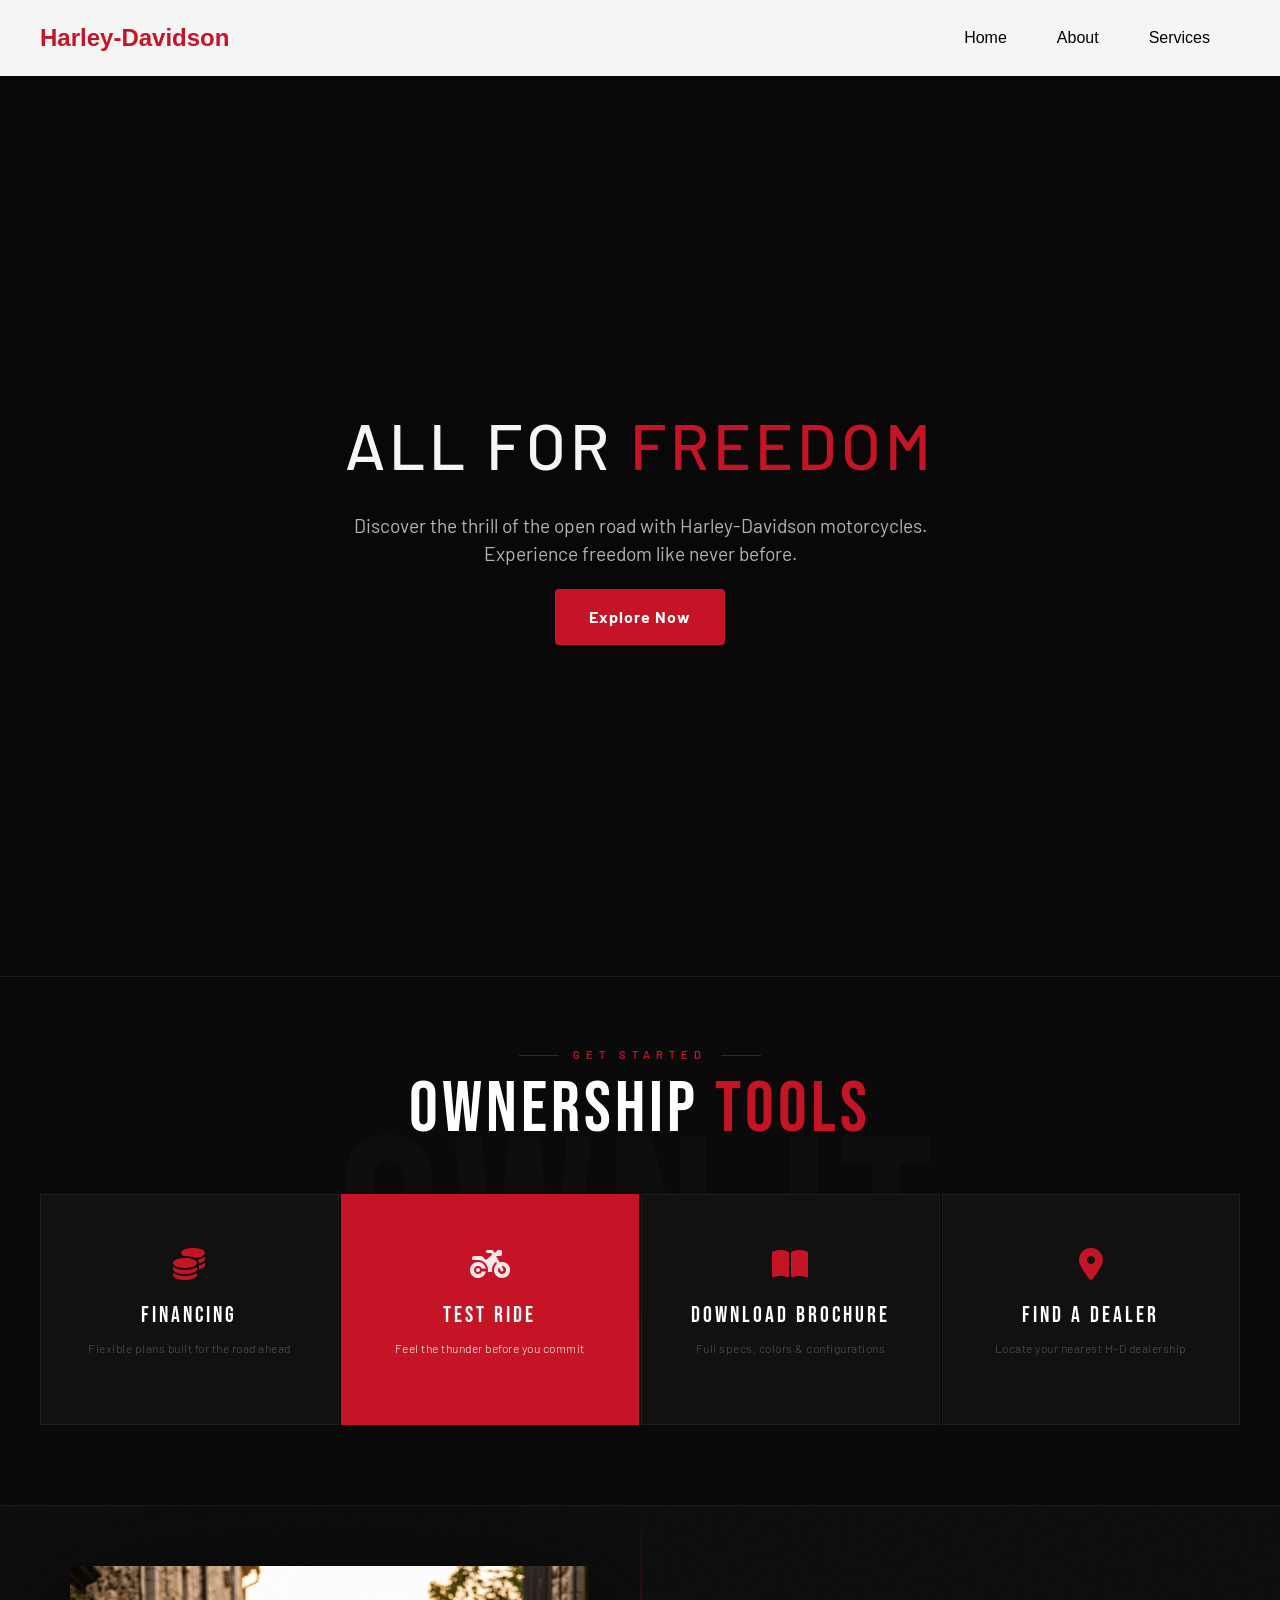
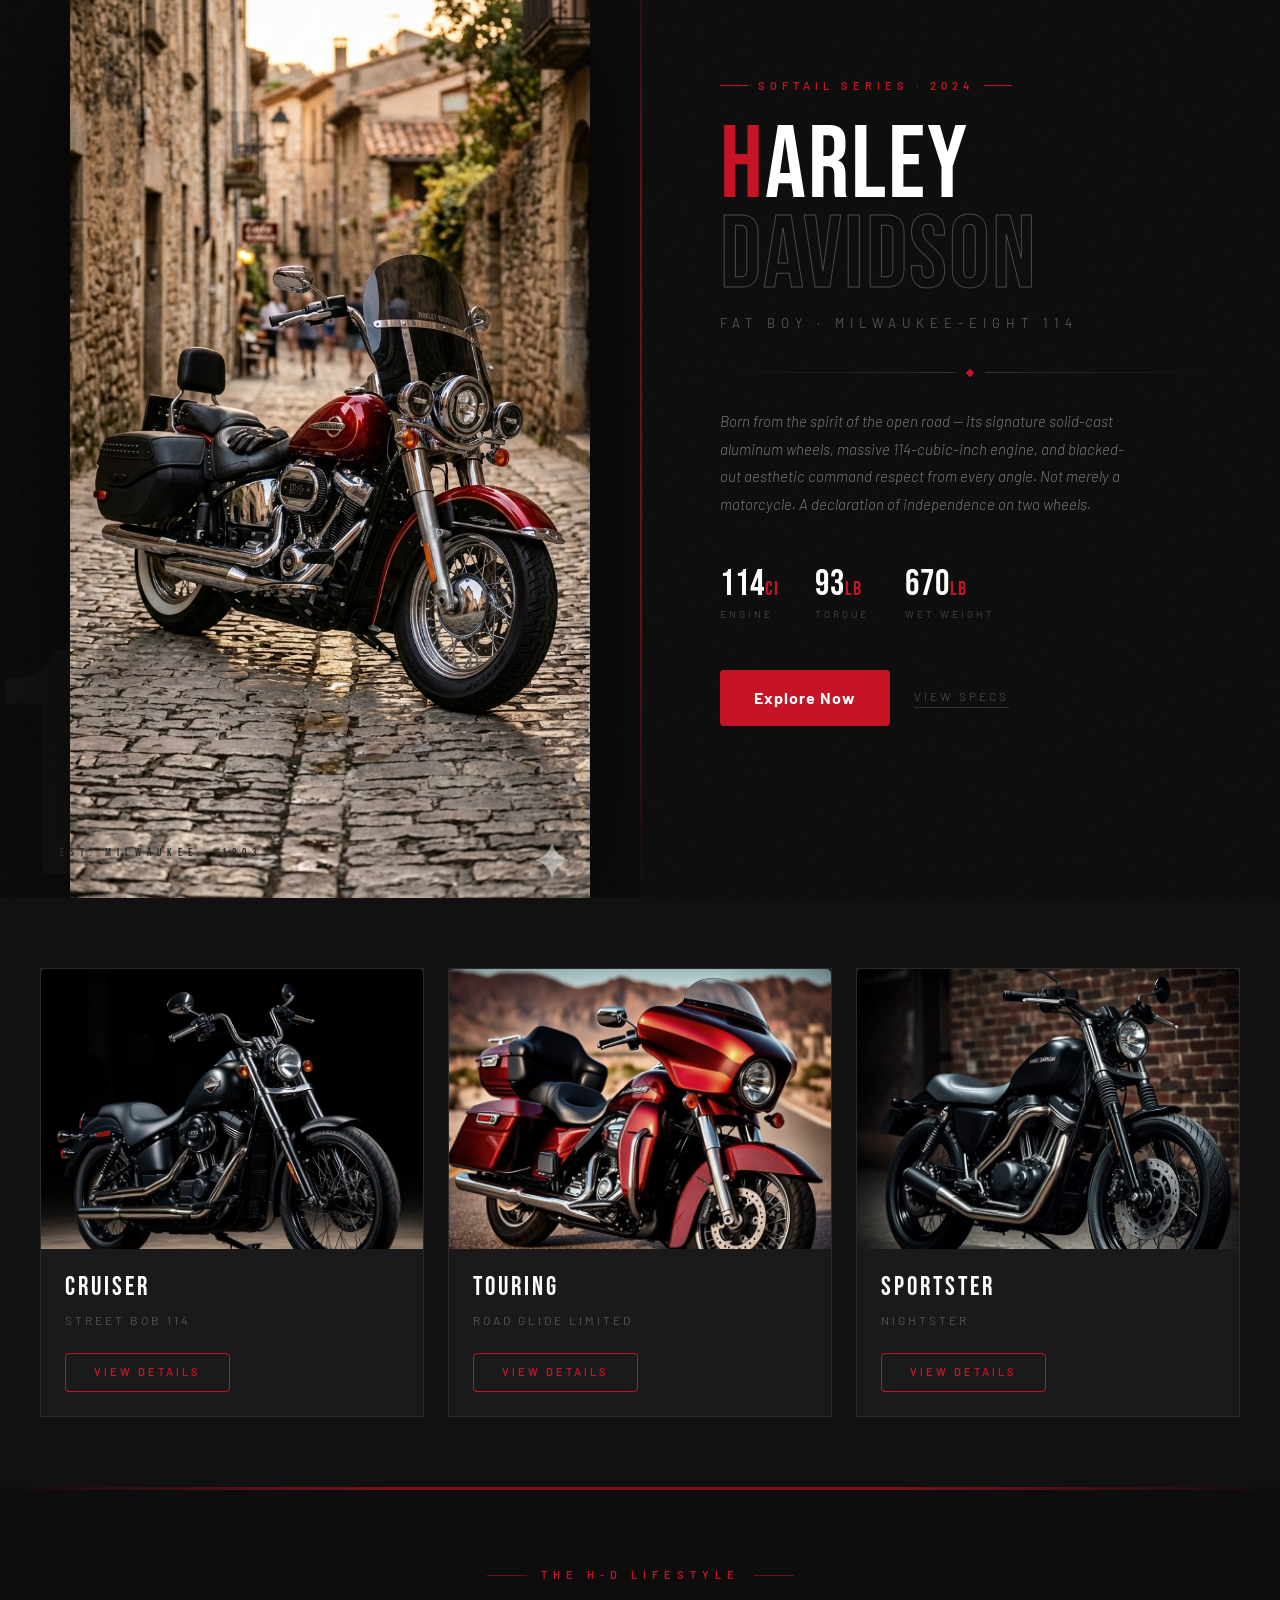
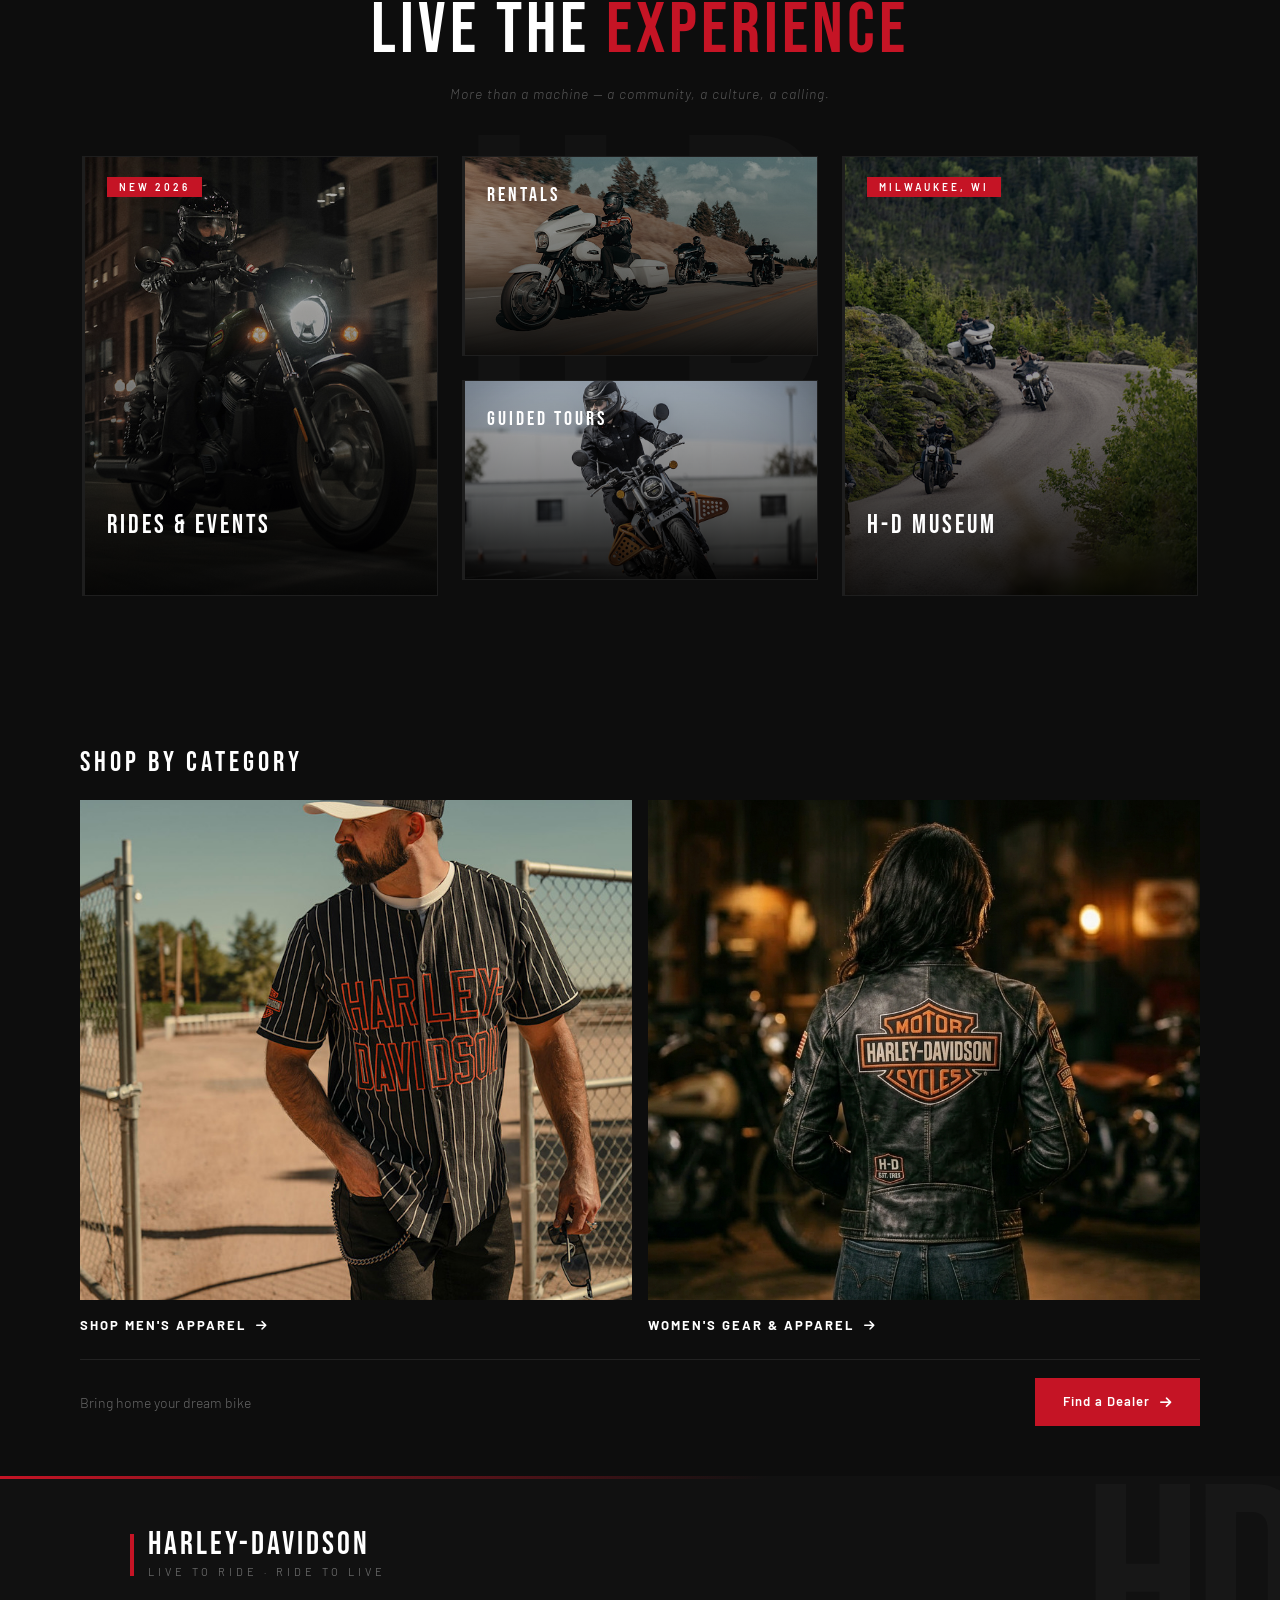
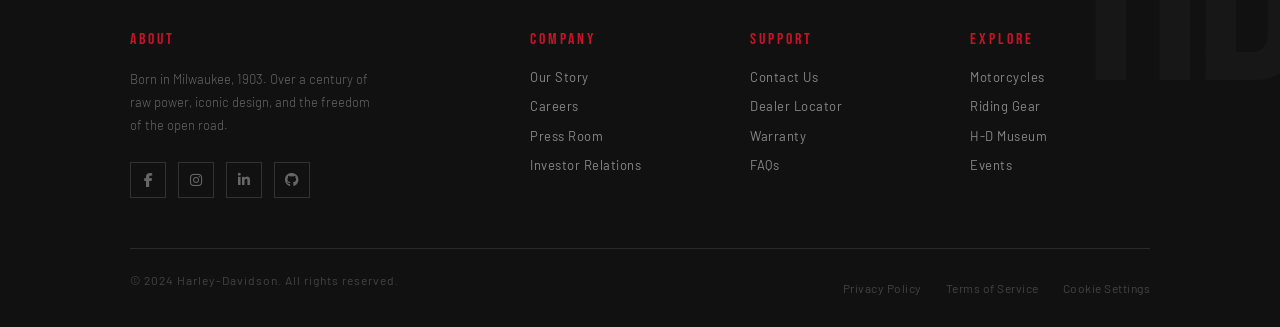
==== commit 58ba09ee: "updated" ====
--- a/index.html
+++ b/index.html
@@ -73,6 +73,7 @@
                     <i class="fas fa-coins"></i>
                 </div>
                 <div class="st-card-title">Financing</div>
+            
                 <p class="st-card-sub">Flexible plans built for the road ahead</p>
                 <span class="st-arrow"><i class="fas fa-arrow-right"></i></span>
             </a>
@@ -200,6 +201,14 @@
 
     <!-- ══ EXPERIENCE SECTION ══ -->
     <section class="experience-section">
+
+        <!-- Section Heading -->
+        <div class="experience-header">
+            <div class="exp-label">THE H-D LIFESTYLE</div>
+            <h2 class="exp-title">LIVE THE <span>EXPERIENCE</span></h2>
+            <p class="exp-subtitle">More than a machine — a community, a culture, a calling.</p>
+        </div>
+
         <div class="container experience-container">
             <div class="row g-4">
 
@@ -207,6 +216,15 @@
                 <div class="col-lg-4">
                     <div class="hd-card hd-big-card">
                         <img src="./assets/images/2026-nightster-special.jpg" alt="Rides & Events">
+                        <div class="hd-card-overlay">
+                            <div class="hd-card-tag">New 2026</div>
+                            <div class="hd-card-content">
+                                <h3 class="hd-card-title">Rides &amp; Events</h3>
+                                <p class="hd-card-desc">Join thousands of riders at H-D sanctioned rallies and group
+                                    rides across the country.</p>
+
+                            </div>
+                        </div>
                     </div>
                 </div>
 
@@ -214,9 +232,23 @@
                 <div class="col-lg-4 d-flex flex-column gap-4">
                     <div class="hd-card hd-small-card">
                         <img src="./assets/images/touring-hc2.jpg" alt="Rentals">
+                        <div class="hd-card-overlay">
+                            <div class="hd-card-content">
+                                <h3 class="hd-card-title">Rentals</h3>
+                                <p class="hd-card-desc">Ride H-D anywhere in the world.</p>
+
+                            </div>
+                        </div>
                     </div>
                     <div class="hd-card hd-small-card">
                         <img src="./assets/images/2025-grtr.jpg" alt="Tours">
+                        <div class="hd-card-overlay">
+                            <div class="hd-card-content">
+                                <h3 class="hd-card-title">Guided Tours</h3>
+                                <p class="hd-card-desc">Curated routes, legendary roads.</p>
+
+                            </div>
+                        </div>
                     </div>
                 </div>
 
@@ -224,6 +256,15 @@
                 <div class="col-lg-4">
                     <div class="hd-card hd-big-card">
                         <img src="./assets/images/2025-grtr-clp.jpg" alt="H-D Museum">
+                        <div class="hd-card-overlay">
+                            <div class="hd-card-tag">Milwaukee, WI</div>
+                            <div class="hd-card-content">
+                                <h3 class="hd-card-title">H-D Museum</h3>
+                                <p class="hd-card-desc">120+ years of history, culture, and the machines that defined a
+                                    generation.</p>
+
+                            </div>
+                        </div>
                     </div>
                 </div>
 
--- a/CSS/Home.css
+++ b/CSS/Home.css
@@ -12,7 +12,7 @@
 }
 
 /* ══════════════════════════════
-   NAVBAR — Bootstrap (only navbar)
+   NAVBAR
 ══════════════════════════════ */
 
 .navbar-bs {
@@ -745,7 +745,61 @@
     opacity: 0.6;
 }
 
-
+/* ── Experience Section Heading ── */
+.experience-header {
+    text-align: center;
+    margin-bottom: 52px;
+    position: relative;
+    z-index: 2;
+    padding: 0 20px;
+}
+
+.exp-label {
+    font-family: 'Barlow', sans-serif;
+    font-size: 11px;
+    font-weight: 600;
+    letter-spacing: 6px;
+    text-transform: uppercase;
+    color: rgb(197, 20, 37);
+    margin-bottom: 12px;
+    display: flex;
+    align-items: center;
+    justify-content: center;
+    gap: 14px;
+}
+
+.exp-label::before,
+.exp-label::after {
+    content: '';
+    display: block;
+    width: 40px;
+    height: 1px;
+    background: rgb(197, 20, 37);
+    opacity: 0.5;
+}
+
+.exp-title {
+    font-family: 'Bebas Neue', sans-serif;
+    font-size: clamp(42px, 6vw, 72px);
+    letter-spacing: 4px;
+    color: #fff;
+    line-height: 1;
+    margin-bottom: 16px;
+}
+
+.exp-title span {
+    color: rgb(197, 20, 37);
+}
+
+.exp-subtitle {
+    font-family: 'Barlow', sans-serif;
+    font-size: 14px;
+    font-weight: 300;
+    font-style: italic;
+    color: #555;
+    letter-spacing: 1px;
+    margin: 0;
+}
 
 /* Container for the cards */
 .experience-container {
@@ -789,6 +843,127 @@
 
 .hd-small-card {
     height: 200px;
+}
+
+/* ── Card Overlay ── */
+.hd-card-overlay {
+    position: absolute;
+    inset: 0;
+    background: linear-gradient(to top, rgba(0, 0, 0, 0.88) 0%, rgba(0, 0, 0, 0.3) 50%, transparent 100%);
+    display: flex;
+    flex-direction: column;
+    justify-content: space-between;
+    padding: 20px 22px;
+    transition: background 0.4s ease;
+}
+
+.hd-card:hover .hd-card-overlay {
+    background: linear-gradient(to top, rgba(0, 0, 0, 0.92) 0%, rgba(0, 0, 0, 0.45) 55%, transparent 100%);
+}
+
+/* Tag badge (top-left) */
+.hd-card-tag {
+    display: inline-flex;
+    align-items: center;
+    gap: 6px;
+    align-self: flex-start;
+    font-family: 'Barlow', sans-serif;
+    font-size: 10px;
+    font-weight: 600;
+    letter-spacing: 3px;
+    text-transform: uppercase;
+    color: #fff;
+    background: rgb(197, 20, 37);
+    padding: 5px 12px;
+    line-height: 1;
+}
+
+/* Bottom content block */
+.hd-card-content {
+    display: flex;
+    flex-direction: column;
+    gap: 6px;
+    transform: translateY(8px);
+    transition: transform 0.4s cubic-bezier(0.16, 1, 0.3, 1);
+}
+
+.hd-card:hover .hd-card-content {
+    transform: translateY(0);
+}
+
+.hd-card-title {
+    font-family: 'Bebas Neue', sans-serif;
+    font-size: 26px;
+    letter-spacing: 3px;
+    color: #fff;
+    line-height: 1;
+    margin: 0;
+}
+
+.hd-small-card .hd-card-title {
+    font-size: 20px;
+}
+
+.hd-card-desc {
+    font-family: 'Barlow', sans-serif;
+    font-size: 12px;
+    font-weight: 300;
+    color: #aaa;
+    line-height: 1.6;
+    margin: 0;
+    max-width: 260px;
+    opacity: 0;
+    transform: translateY(6px);
+    transition: opacity 0.4s ease 0.05s, transform 0.4s ease 0.05s;
+}
+
+.hd-small-card .hd-card-desc {
+    display: none;
+}
+
+.hd-card:hover .hd-card-desc {
+    opacity: 1;
+    transform: translateY(0);
+}
+
+/* CTA link */
+.hd-card-btn {
+    display: inline-flex;
+    align-items: center;
+    gap: 8px;
+    font-family: 'Barlow', sans-serif;
+    font-size: 11px;
+    font-weight: 600;
+    letter-spacing: 3px;
+    text-transform: uppercase;
+    color: rgb(197, 20, 37);
+    text-decoration: none;
+    border-bottom: 1px solid transparent;
+    padding-bottom: 2px;
+    margin-top: 6px;
+    opacity: 0;
+    transform: translateY(6px);
+    transition: opacity 0.4s ease 0.1s, transform 0.4s ease 0.1s, color 0.3s, border-color 0.3s;
+    width: fit-content;
+}
+
+.hd-card:hover .hd-card-btn {
+    opacity: 1;
+    transform: translateY(0);
+}
+
+.hd-card-btn:hover {
+    color: #fff;
+    border-bottom-color: #fff;
+}
+
+.hd-card-btn i {
+    font-size: 10px;
+    transition: transform 0.3s ease;
+}
+
+.hd-card-btn:hover i {
+    transform: translateX(4px);
 }
 
 /* ══════════════════════════════
@@ -983,6 +1158,12 @@
     display: flex;
     flex-direction: column;
     gap: 10px;
+    padding-left: 0;
+}
+
+.footer-col ul li {
+    display: block;
+    width: 100%;
 }
 
 .footer-col ul li a {
@@ -992,7 +1173,7 @@
     font-weight: 400;
     letter-spacing: 0.5px;
     transition: color 0.25s ease, padding-left 0.25s ease;
-    display: inline-block;
+    display: block;
 }
 
 .footer-col ul li a:hover {
@@ -1110,8 +1291,23 @@
         gap: 24px;
     }
 
+    /* ── FOOTER FIX: single column on mobile ── */
     .footer-grid {
-        grid-template-columns: 1fr 1fr;
+        grid-template-columns: 1fr;
+    }
+
+    .footer-col ul {
+        flex-direction: column;
+        gap: 10px;
+    }
+
+    .footer-col ul li {
+        display: block;
+        width: 100%;
+    }
+
+    .footer-col ul li a {
+        display: block;
     }
 
     .experience-section {
@@ -1125,13 +1321,19 @@
     .hd-small-card {
         height: 180px;
     }
+
+    .hd-card-desc {
+        opacity: 1;
+        transform: translateY(0);
+    }
+
+    .hd-card-btn {
+        opacity: 1;
+        transform: translateY(0);
+    }
 }
 
 @media (max-width: 480px) {
-    .footer-grid {
-        grid-template-columns: 1fr;
-    }
-
     .footer-bottom {
         flex-direction: column;
         gap: 16px;
